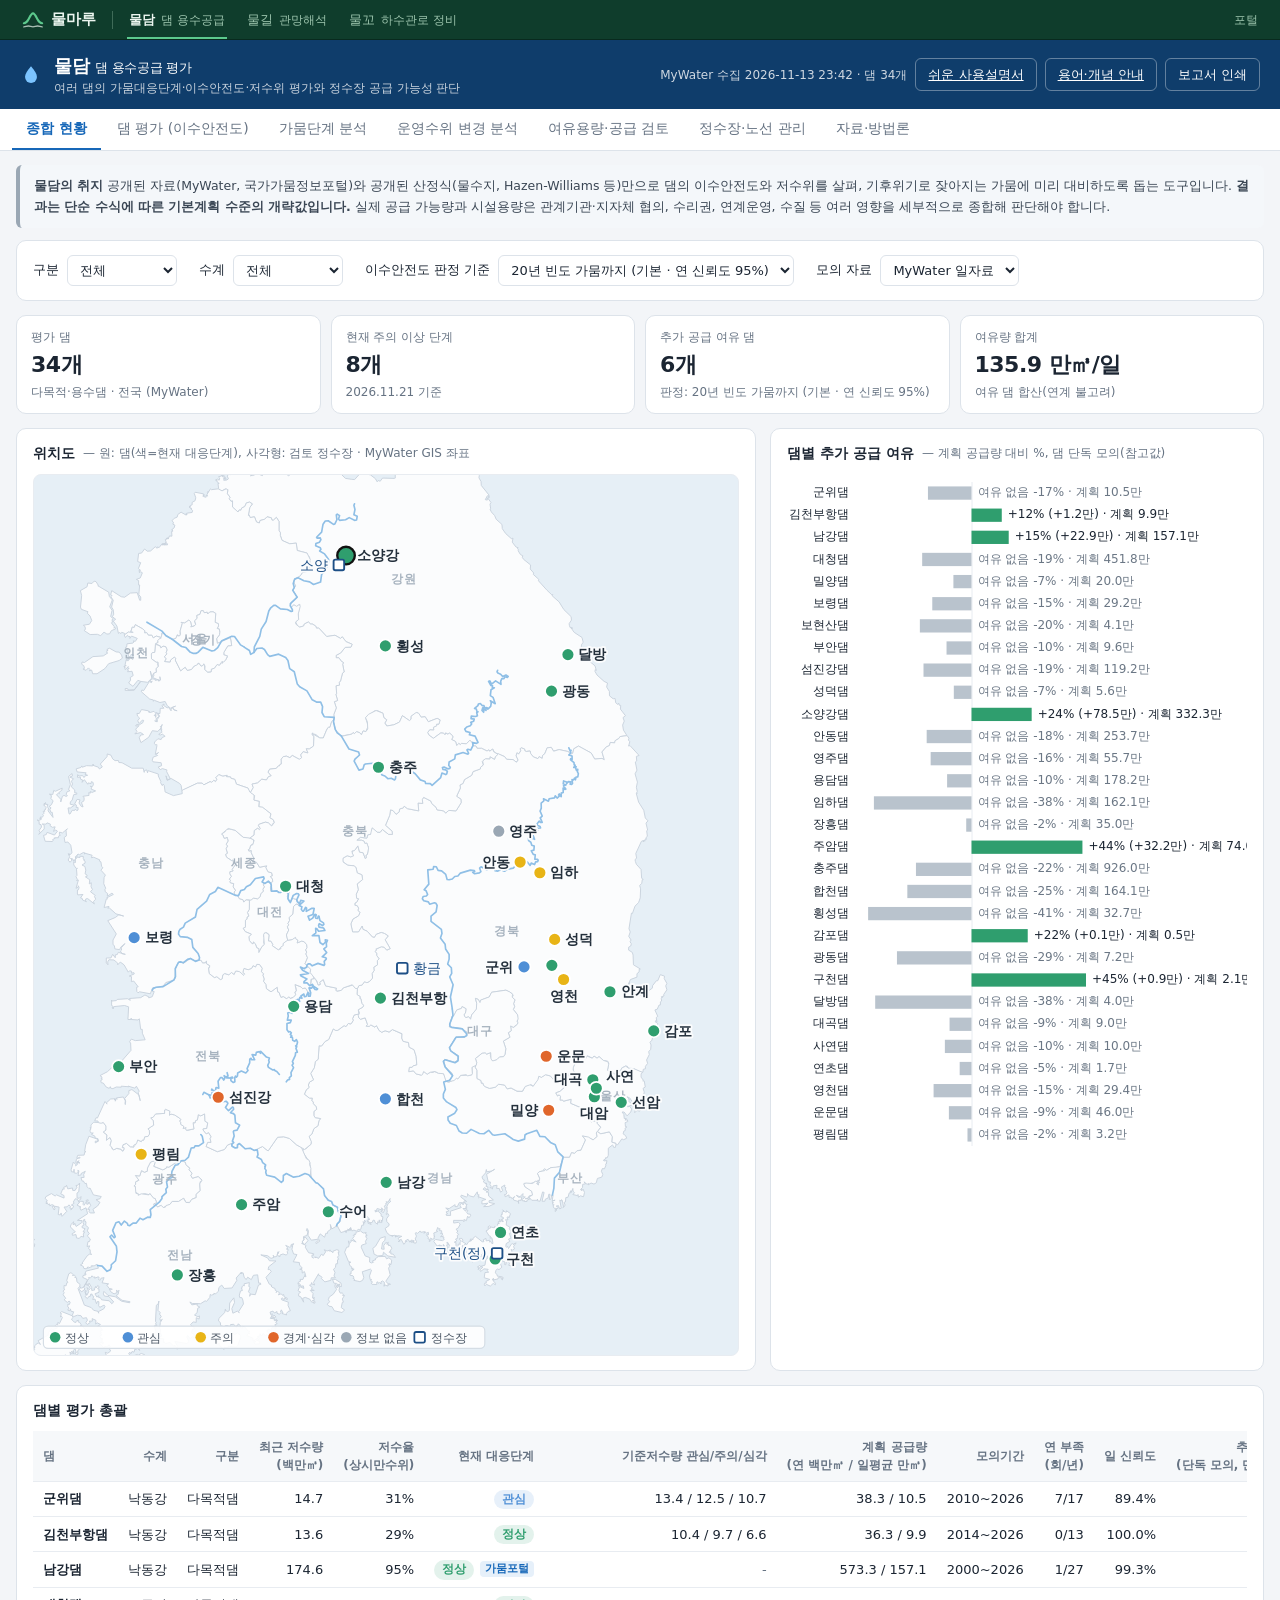
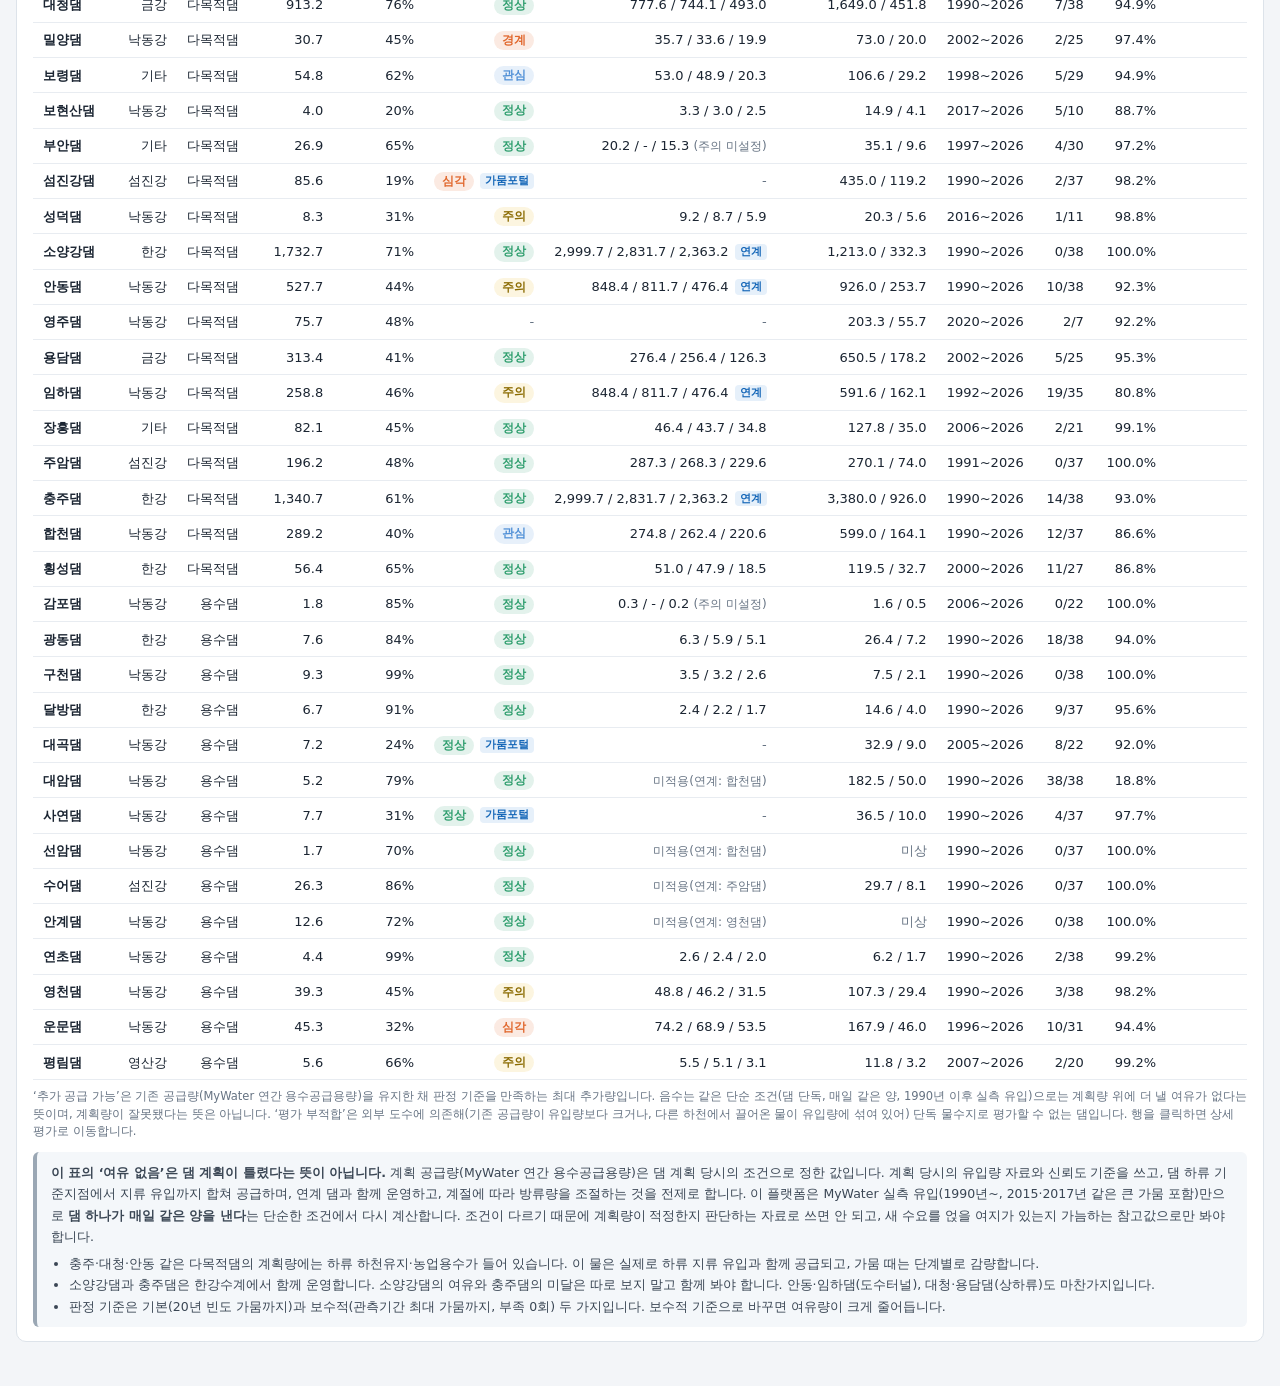
==== index.html @ 48006631 "판정 기준을 20년 빈도(기본)·관측기간 최대 가뭄(보수적) 두 가지로 정리, 댐 평가 카드 3개로 Co-Authored-By: Claude Opus 5.5 <noreply@ant" ====
<!doctype html>
<html lang="ko">
<head>
<meta charset="utf-8">
<meta name="viewport" content="width=device-width, initial-scale=1">
<title>물담 · 댐 용수공급 평가</title>
<link rel="stylesheet" href="css/style.css">
</head>
<body>
<nav class="platform-bar" aria-label="물마루 플랫폼">
  <a class="pb-brand" href="https://wonjejj-glitch.github.io/mulmaru/"><svg width="22" height="22" viewBox="0 0 24 24" aria-hidden="true"><path d="M2 15.5c2.6 0 3.9-1.7 5.3-4.5C8.8 8 10.2 4.8 12 4.8s3.2 3.2 4.7 6.2c1.4 2.8 2.7 4.5 5.3 4.5" fill="none" stroke="#5cc98d" stroke-width="2.3" stroke-linecap="round"/><path d="M2 19.5c2 0 3-1 5-1s3 1 5 1 3-1 5-1 3 1 5 1" fill="none" stroke="#ecf6f0" stroke-width="1.6" stroke-linecap="round" opacity=".7"/></svg><span>물마루</span></a>
  <span class="pb-sep" aria-hidden="true"></span>
  <ul class="pb-menu">
    <li><a href="https://wonjejj-glitch.github.io/muldam/" aria-current="page">물담<span class="pb-desc">댐 용수공급</span></a></li>
    <li><a href="https://wonjejj-glitch.github.io/mulgil/">물길<span class="pb-desc">관망해석</span></a></li>
    <li><a href="https://wonjejj-glitch.github.io/mulkko/">물꼬<span class="pb-desc">하수관로 정비</span></a></li>
  </ul>
  <a class="pb-portal" href="https://wonjejj-glitch.github.io/mulmaru/">포털</a>
</nav>
<header class="top">
  <div class="brand">
    <svg viewBox="0 0 24 24" width="22" height="22" aria-hidden="true"><path d="M12 2.5c-3.8 4.6-6.5 8.3-6.5 11.6a6.5 6.5 0 0 0 13 0c0-3.3-2.7-7-6.5-11.6z" fill="currentColor"/></svg>
    <div>
      <h1>물담 <span style="font-weight:400;font-size:.7em">댐 용수공급 평가</span></h1>
      <p id="subtitle">여러 댐의 가뭄대응단계·이수안전도·저수위 평가와 정수장 공급 가능성 판단</p>
    </div>
  </div>
  <div class="top-actions">
    <span class="datastamp" id="dataStamp"></span>
    <a class="btn ghost" href="muldam_easy_guide.pdf" target="_blank" rel="noopener" title="5쪽 PDF">쉬운 사용설명서</a> <a class="btn ghost" href="guide.html" target="_blank" rel="noopener">용어·개념 안내</a>
    <button class="btn ghost" id="btnPrint">보고서 인쇄</button>
  </div>
</header>

<nav class="tabs" id="tabs">
  <button data-tab="overview" class="on">종합 현황</button>
  <button data-tab="dam">댐 평가 (이수안전도)</button>
  <button data-tab="stage">가뭄단계 분석</button>
  <button data-tab="level">운영수위 변경 분석</button>
  <button data-tab="plant">여유용량·공급 검토</button>
  <button data-tab="registry">정수장·노선 관리</button>
  <button data-tab="data">자료·방법론</button>
</nav>

<main class="wrap"><div class="box-note purpose" style="margin:0 0 12px"><b>물담의 취지</b> 공개된 자료(MyWater, 국가가뭄정보포털)와 공개된 산정식(물수지, Hazen-Williams 등)만으로 댐의 이수안전도와 저수위를 살펴, 기후위기로 잦아지는 가뭄에 미리 대비하도록 돕는 도구입니다. <b>결과는 단순 수식에 따른 기본계획 수준의 개략값입니다.</b> 실제 공급 가능량과 시설용량은 관계기관·지자체 협의, 수리권, 연계운영, 수질 등 여러 영향을 세부적으로 종합해 판단해야 합니다.</div>
  <!-- ======== 종합 현황 ======== -->
  <section class="tab on" id="tab-overview">
    <div class="card controls">
      <label class="inline">구분 <select id="fKind"><option value="">전체</option><option>용수댐</option><option>다목적댐</option></select></label>
      <label class="inline">수계 <select id="fRiver"></select></label>
      <label class="inline">이수안전도 판정 기준 <select class="critSel"></select></label>
      <label class="inline">모의 자료 <select class="srcSel"><option value="mywater">MyWater 일자료</option></select></label>
      <span class="hint" id="ovHint"></span>
    </div>
    <div class="kpis" id="ovKpis"></div>
    <div class="row2">
      <div class="card"><h3>위치도 <span class="muted small">— 원: 댐(색=현재 대응단계), 사각형: 검토 정수장 · MyWater GIS 좌표</span></h3><div id="ovMap" class="map"></div></div>
      <div class="card"><h3>댐별 추가 공급 여유 <span class="muted small">— 계획 공급량 대비 %, 댐 단독 모의(참고값)</span></h3><div class="chartbox h340"><canvas id="cOvBars"></canvas></div></div>
    </div>
    <div class="card"><h3>댐별 평가 총괄</h3><div class="tablewrap" id="ovTable"></div>
      <div class="box-note"><b>이 표의 ‘여유 없음’은 댐 계획이 틀렸다는 뜻이 아닙니다.</b> 계획 공급량(MyWater 연간 용수공급용량)은 댐 계획 당시의 조건으로 정한 값입니다. 계획 당시의 유입량 자료와 신뢰도 기준을 쓰고, 댐 하류 기준지점에서 지류 유입까지 합쳐 공급하며, 연계 댐과 함께 운영하고, 계절에 따라 방류량을 조절하는 것을 전제로 합니다. 이 플랫폼은 MyWater 실측 유입(1990년~, 2015·2017년 같은 큰 가뭄 포함)만으로 <b>댐 하나가 매일 같은 양을 낸다</b>는 단순한 조건에서 다시 계산합니다. 조건이 다르기 때문에 계획량이 적정한지 판단하는 자료로 쓰면 안 되고, 새 수요를 얹을 여지가 있는지 가늠하는 참고값으로만 봐야 합니다.
        <ul><li>충주·대청·안동 같은 다목적댐의 계획량에는 하류 하천유지·농업용수가 들어 있습니다. 이 물은 실제로 하류 지류 유입과 함께 공급되고, 가뭄 때는 단계별로 감량합니다.</li>
        <li>소양강댐과 충주댐은 한강수계에서 함께 운영합니다. 소양강댐의 여유와 충주댐의 미달은 따로 보지 말고 함께 봐야 합니다. 안동·임하댐(도수터널), 대청·용담댐(상하류)도 마찬가지입니다.</li>
        <li>판정 기준은 기본(20년 빈도 가뭄까지)과 보수적(관측기간 최대 가뭄까지, 부족 0회) 두 가지입니다. 보수적 기준으로 바꾸면 여유량이 크게 줄어듭니다.</li></ul></div></div>
  </section>

  <!-- ======== 댐 평가 ======== -->
  <section class="tab" id="tab-dam">
    <div class="card controls">
      <label class="inline">댐 <select id="damSel"></select></label>
      <label class="inline">모의 자료 <select class="srcSel"><option value="mywater">MyWater 일자료</option></select></label>
      <label class="inline">판정 기준 <select class="critSel"></select></label>
      <label class="inline">기존 공급량 (백만㎥/년) <input type="number" id="damDemand" step="0.1"></label>
      <label class="inline">추가 공급 검토량 (㎥/일) <input type="number" id="damAdd" step="1000"></label>
      <button class="btn small" id="damRun" style="margin:0" title="입력값으로 물수지 모의를 다시 돌립니다(입력 중에도 자동으로 다시 계산됩니다)">다시 계산</button>
    </div>
    <div class="verdict" id="damVerdict"></div>
    <div class="kpis" id="damKpis"></div>
    <div class="card">
      <div class="toolbar"><h3 style="margin:0">저수량 모의 <span class="muted small">— 관측 vs 모의(기존공급, 기존+추가)</span></h3><div class="seg" id="damYearSeg"></div></div>
      <div class="chartbox h360"><canvas id="cDam"></canvas><div class="tip" id="tipDam"></div></div>
      <div class="legend"><span><i style="background:#9aa7b4"></i>관측 저수량</span><span><i style="background:#1d4f86"></i>모의(기존 공급)</span><span><i style="background:#e0662b"></i>모의(기존+추가)</span><span><i style="background:#111"></i>저수위·상시만수위</span></div>
    </div>
    <div class="row2">
      <div class="card"><h3>이수안전도 지표</h3><div class="tablewrap" id="damRel"></div></div>
      <div class="card"><h3>댐 제원 <span class="muted small" id="damSpecSrc"></span></h3><div class="tablewrap" id="damSpec"></div></div>
    </div>
    <div class="card" id="damCurveCard"><h3>수위-저수량 곡선 <span class="muted small" id="damCurveSrc"></span></h3>
      <div class="row2">
        <div><div class="chartbox h300"><canvas id="cDamCurve"></canvas></div>
          <div class="legend"><span><i style="background:#1d4f86"></i>곡선식 저수량(백만㎥)</span><span><i style="background:#e0662b"></i>관측 저수량(최근 3년)</span><span><i style="background:#111"></i>주요 수위</span></div></div>
        <div class="tablewrap" id="damCurveLv"></div>
      </div>
      <h4 style="margin:14px 0 6px">구간별 곡선식 <span class="muted small">— V(백만㎥) = f(H, EL.m)</span></h4>
      <div class="tablewrap" id="damCurveSeg"></div>
      <p class="hint" id="damCurveNote"></p>
    </div>
    <div class="card"><h3>추가 공급량별 신뢰도 <span class="muted small">— 연 부족횟수·기간신뢰도</span></h3><div class="chartbox h260"><canvas id="cDamSens"></canvas></div>
      <div class="legend"><span><i style="background:#1d4f86"></i>연단위 기간신뢰도(%)</span><span><i style="background:#e0662b"></i>일(반순) 기간신뢰도(%)</span><span><i style="background:#2f9e6e"></i>양적신뢰도(%)</span></div></div>
    <div class="card" id="damD05Card"><h3>기본계획 장기모의 검증 비교</h3><div class="tablewrap" id="damD05"></div></div>
  </section>

  <!-- ======== 가뭄단계 분석 ======== -->
  <section class="tab" id="tab-stage">
    <div class="layout">
      <aside class="side">
        <section class="card">
          <h3>대상 댐</h3>
          <select id="stDam"></select>
          <div class="kv small" id="stInfo"></div>
          <p class="hint" style="margin-top:8px">가뭄단계 모의에는 그 댐의 <b>1년치(날짜별) 기준저수량</b>이 필요합니다. 방법은 두 가지입니다. ① 가지고 있는 기준선 CSV를 [자료·방법론] 탭에서 불러오면 바로 분석됩니다. ② MyWater는 그날 값만 공개하므로 플랫폼이 매일 모으며, <b>300일 이상 쌓이면</b> 자동으로 분석됩니다. 그 전에는 현재 단계와 오늘 기준저수량만 볼 수 있습니다.</p>
          <div class="grid2">
            <label>상시만수위 (EL.m)<input type="number" step="0.1" id="nwlH"></label>
            <label>저수위 (EL.m)<input type="number" step="0.1" id="lwlH"></label>
          </div>
        </section>
        <section class="card">
          <h3>추가 공급량 <span class="badge" id="qTotal"></span></h3>
          <table class="plants" id="stPlants"></table>
          <button class="btn small" id="stAddPlant">+ 정수장 추가</button>
        </section>
        <section class="card">
          <h3>가뭄단계별 공급비율 (%)</h3>
          <div class="factors" id="factors"></div>
          <div class="preset"><button class="btn small ghost" data-preset="full">전량 공급</button><button class="btn small ghost" data-preset="cut">단계별 감량 예시</button></div>
          <p class="hint">감량 예시(주의 80·심각 50·비상 0%)는 사용자 가정값입니다.</p>
        </section>
        <section class="card">
          <h3>모의 옵션</h3>
          <label class="chk"><input type="checkbox" id="optLag"> 실적 발령·해제 시차 반영</label>
          <label class="chk"><input type="checkbox" id="optCarry"> 연도 간 공급영향 이월</label>
          <label class="inline">단기변동 제외 (일 이하)<input type="number" min="0" max="10" id="optMin"></label>
        </section>
        <section class="card">
          <h3>판정 기준</h3>
          <label class="inline">주의이상 증가 ‘가능’ 한계 (일/년)<input type="number" id="cWarnOk"></label>
          <label class="inline">주의이상 증가 ‘곤란’ 기준 (일/년)<input type="number" id="cWarnBad"></label>
          <label class="inline">비상공급 증가 허용 (일/년)<input type="number" id="cEm"></label>
          <label class="inline">정상공급일수 최소 비율 (%)<input type="number" id="cRel"></label>
        </section>
      </aside>
      <div class="main">
        <div class="verdict" id="verdict"></div>
        <div class="kpis" id="kpis"></div>
        <div class="row2">
          <div class="card"><h3>공급량 민감도 <span class="muted small">— 추가 공급량별 연평균 가뭄일수</span></h3>
            <div class="chartbox h260"><canvas id="cSens"></canvas></div>
            <div class="legend"><span><i style="background:#4f8fd6"></i>관심 이상</span><span><i style="background:#e0662b"></i>주의 이상</span><span><i style="background:#8e2f6b"></i>비상공급</span><span><i class="zone ok"></i>가능</span><span><i class="zone mid"></i>조건부</span></div></div>
          <div class="card"><h3>최대 공급가능량</h3><div id="maxQ"></div></div>
        </div>
        <div class="card">
          <div class="toolbar"><div><div class="seg" id="yearSeg"></div> <div class="seg" id="modeSeg"></div></div><div class="toggles" id="seriesToggles"></div></div>
          <div class="chartbox h420"><canvas id="cTS"></canvas><div class="tip" id="tipTS"></div></div>
          <div class="legend" id="stageLegend"></div>
        </div>
        <div class="card"><h3>연도별 가뭄단계 일수 <span class="muted small">— 연한 막대: 현재기준, 진한 막대: 공급 시</span></h3><div class="chartbox h260"><canvas id="cYears"></canvas></div></div>
        <div class="card"><h3>연도별 집계</h3><div class="tablewrap" id="yearTable"></div></div>
        <div class="row2">
          <div class="card"><h3>가뭄단계 지표</h3><div class="tablewrap" id="safetyTable"></div></div>
          <div class="card"><h3>저수위·저수량</h3><div class="tablewrap" id="levelTable"></div></div>
        </div>
        <div class="card"><h3>가뭄 발생 구간 (공급 시)</h3><div class="tablewrap" id="epTable"></div></div>
      </div>
    </div>
  </section>

  <!-- ======== 정수장 공급 검토 ======== -->
  <section class="tab" id="tab-plant">
    <div class="card controls">
      <label class="inline">판정 기준 <select class="critSel"></select></label>
      <label class="inline">수계 <select id="spRiver"></select></label>
      <label class="inline">구분 <select id="spKind"><option value="">전체</option><option>다목적댐</option><option>용수댐</option></select></label>
      <label class="inline">가까운 정수장 반경 (km) <input type="number" id="spR" step="5"></label>
    </div>
    <div class="verdict" id="spVerdict"></div>
    <div class="card"><h3>댐별 여유용량 <span class="muted small">— 기존 공급을 유지하고 더 낼 수 있는 양</span></h3><div class="tablewrap" id="spTable"></div><p class="hint" id="spHint"></p></div>
    <details class="card plcheck" id="plCheck"><summary><b>특정 정수장에 공급 검토</b> <span class="muted small">— 정수장 하나를 골라 후보 댐·노선·사업비 비교</span></summary>
    <div class="card controls">
      <label class="inline">정수장 <select id="plSel"></select></label>
      <label class="inline">전국 정수장 검색 <input id="plSearch" list="plList" placeholder="이름 입력 (610곳)" autocomplete="off"><datalist id="plList"></datalist></label>
      <button class="btn small ghost" id="plAddReg" style="margin:0">검토 목록에 추가</button>
      <label class="inline">공급 요청량 (㎥/일) <input type="number" id="plQ" step="1000"></label>
      <label class="inline">검토 반경 (km) <input type="number" id="plR" step="10"></label>
      <label class="inline">판정 기준 <select class="critSel"></select></label>
      <label class="inline">단가 기준 <select id="plYear"><option value="2026">2026년 1월 단가</option></select></label>
    </div>
    <div class="verdict" id="plVerdict"></div>
    <div class="row2">
      <div class="card"><h3>후보 수원(댐) 비교</h3><div class="tablewrap" id="plTable"></div><p class="hint" id="plHint"></p></div>
      <div class="card"><h3>위치도</h3><div id="plMap" class="map"></div></div>
    </div>
    <div class="card" id="plDetailCard"><h3 id="plDetailTitle">상세</h3><div id="plDetail"></div></div>
    <div class="card" id="rtCard">
      <h3>노선 수리종단 검토 <span class="muted small" id="rtSub"></span></h3>
      <div class="controls" id="rtCtl">
        <label class="inline">노선 <select id="rtSel"></select></label>
        <label class="inline">관경 <select id="rtD"><option value="route">노선 지정값</option><option>700</option><option>800</option><option>900</option><option>1000</option><option>1100</option><option>1200</option></select></label>
        <label class="inline">취수 수위 (EL.m) <input type="number" id="rtLwl" step="0.1"></label>
        <label class="inline">정수장 HWL (EL.m) <input type="number" id="rtHwl" step="0.1"></label>
        <label class="inline">최소 잔류수두 (m) <input type="number" id="rtPmin" step="0.5"></label>
        <label class="inline">관로 최대 수두 (m) <input type="number" id="rtPmax" step="5"></label>
        <label class="inline">가압장 양정 상한 (m) <input type="number" id="rtHmax" step="5"></label>
      </div>
      <div class="kpis" id="rtKpis" style="margin-top:12px"></div>
      <div class="chartbox h360"><canvas id="cRt"></canvas></div>
      <div class="legend"><span><i style="background:#1d4f86"></i>동수경사선(HGL)</span><span><i style="background:#7a6650"></i>지반고(DEM)·관저고(점선)</span><span><i style="background:#1d4f86"></i>P: 가압장</span><span><i style="background:#2f9e6e"></i>V: 감압밸브</span><span><i style="background:#8e2f6b"></i>정수장 HWL</span><span><i style="background:#c9d1da"></i>터널</span></div>
      <div class="row2" style="margin-top:12px">
        <div><h4>노선 비교 <span class="muted small">— 같은 유량·수위 조건으로 다시 계산</span></h4><div class="tablewrap" id="rtCmp"></div>
          <h4>시설 배치</h4><div class="tablewrap" id="rtFac"></div></div>
        <div><h4>노선도</h4><div id="rtMap" class="map"></div>
          <h4>보호구역 저촉</h4><div class="tablewrap" id="rtCross"></div></div>
      </div>
      <p class="hint" id="rtNote"></p>
    </div>
    </details>
  </section>

  <!-- ======== 정수장·노선 관리 ======== -->
  <section class="tab" id="tab-registry">
    <div class="card">
      <h3>정수장 목록 <span class="muted small">— 수정 내용은 이 브라우저에 저장됩니다</span></h3>
      <div class="tablewrap" id="regPlants"></div>
      <p class="hint">시설용량을 비워 두면 MyWater GIS의 정수장 시설용량(흐린 글씨)을 씁니다. 지자체 공식 자료와 다르면 직접 입력하세요.</p>
      <div class="preset"><button class="btn small" id="regAddPlant">+ 정수장 추가</button><button class="btn small ghost" id="regExport">설정 내보내기(JSON)</button><label class="btn small ghost filebtn">설정 가져오기<input type="file" id="regImport" accept=".json"></label><button class="btn small ghost" id="regReset">기본값 복원</button></div>
    </div>
    <div class="card">
      <h3>노선 조건 (댐 → 정수장) <span class="muted small">— 입력하지 않은 쌍은 직선거리×우회계수, 지형 최고점 미반영</span></h3>
      <div class="tablewrap" id="regRoutes"></div>
      <div class="preset"><button class="btn small" id="regAddRoute">+ 노선 추가</button></div>
    </div>
    <div class="card">
      <h3>댐 좌표 <span class="muted small">— 개략값, 확인 후 수정</span></h3>
      <div class="tablewrap" id="regDams"></div>
    </div>
    <div class="card">
      <h3>사업비 산정 변수</h3>
      <div class="tablewrap" id="regCost"></div>
    </div>
  </section>

  <!-- ======== 운영수위 변경 분석 ======== -->
  <section class="tab" id="tab-level">
    <div class="card controls">
      <label class="inline">댐 <select id="lvDam"></select></label>
      <label class="inline">기준 운영수위 (EL.m) <input type="number" step="0.1" id="lvH0"></label>
      <label class="inline">변경 운영수위 (EL.m) <input type="number" step="0.1" id="lvH1"></label>
      <label class="inline">저수위 (EL.m) <input type="number" step="0.1" id="lvL"></label>
      <label class="inline">분석기간 <input type="number" id="lvY0" style="min-width:70px"> ~ <input type="number" id="lvY1" style="min-width:70px"></label>
      <label class="inline">공급 안정성 기준 <select id="lvCrit"></select></label>
      <label class="inline">일최대/일평균 배수 <input type="number" step="0.01" id="lvPeak" style="min-width:70px"></label>
    </div>
    <div class="verdict" id="lvVerdict"></div>
    <div class="kpis" id="lvKpis"></div>
    <div class="row2">
      <div class="card"><h3>운영수위별 공급능력 <span class="muted small">— 기준을 만족하는 최대 일평균 공급량</span></h3>
        <div class="chartbox h300"><canvas id="cLvCap"></canvas></div>
        <div class="legend"><span><i style="background:#1d4f86"></i>공급능력(만㎥/일)</span></div></div>
      <div class="card"><h3>왜 부족해지나</h3><div id="lvWhy" class="small"></div></div>
    </div>
    <div class="card">
      <div class="toolbar"><h3 style="margin:0">기준 공급능력만큼 계속 공급할 때 저수량 <span class="muted small">— 기준 운영수위 vs 변경 운영수위</span></h3><div class="seg-wrap"><span class="muted small" title="변경 운영수위에서 기준 공급능력을 계속 공급할 때 부족량(백만㎥)이 가장 컸던 다섯 해를 자동으로 고릅니다. 해마다 값은 아래 연도별 부족량 표에 있습니다.">부족이 컸던 해</span><div class="seg" id="lvYearSeg"></div></div></div>
      <div class="chartbox h360"><canvas id="cLvTS"></canvas><div class="tip" id="tipLv"></div></div>
      <div class="legend"><span><i style="background:#1d4f86"></i>기준 운영수위</span><span><i style="background:#e0662b"></i>변경 운영수위</span><span><i style="background:#111"></i>저수위·운영수위 저수량</span></div>
    </div>
    <div class="row2">
      <div class="card"><h3>연도별 부족량 <span class="muted small">— 변경 운영수위에서 기준 공급능력을 계속 공급할 때</span></h3><div class="tablewrap" id="lvYears"></div></div>
      <div class="card"><h3>기존 검토 결과와 비교</h3><div class="tablewrap" id="lvRef"></div></div>
    </div>
    <div class="card" id="lvSysCard" style="display:none"><h3>연계 계통 비교 <span class="muted small">— 상류·연결 댐과 함께 볼 때 운영수위 변경의 영향</span></h3><div id="lvSys"></div></div>
  </section>

  <!-- ======== 자료·방법론 ======== -->
  <section class="tab" id="tab-data">
    <div class="row2">
      <div class="card"><h3>자료 현황</h3><div id="srcInfo" class="small"></div></div>
      <div class="card">
        <h3>자료 갱신 (MyWater)</h3>
        <p class="small">명령 프롬프트에서 플랫폼 폴더로 이동 후 실행합니다. 처음엔 약 10분, 이후엔 올해·작년 자료만 다시 받습니다.</p>
        <pre class="code">자료수집_전체.bat 더블클릭
  = python tools/collect_mywater.py   (댐 일자료·제원·기준저수량)
  + python tools/collect_curves.py    (수위-저수용량 곡선식)
  + python tools/collect_gis.py       (댐·정수장 위치, 시설용량)</pre>
        <h3 class="mt">가뭄단계 기준선 불러오기 (CSV)</h3>
        <label>대상 댐<select id="upDam"></select></label>
        <label>기준선 CSV <input type="file" id="upBase" accept=".csv,.txt"></label>
        <button class="btn small" id="upGo">불러오기</button> <button class="btn small ghost" id="tplBase">양식 받기</button>
        <p class="hint" id="upMsg">형식: <code>월일,관심,주의,심각,가동기준,정상환원</code> (저수량 백만㎥, 1.1~12.31). 용수공급 조정기준의 댐별 기준저수량을 넣으면 MyWater 일자료로 가뭄단계 분석이 가능합니다.</p>
      </div>
    </div>
    <div class="card"><h3>엔진 검증</h3><div class="tablewrap" id="valTable"></div></div>
    <div class="card method">
      <h3>평가 방법 <a class="btn small ghost" style="margin:0" href="guide.html" target="_blank" rel="noopener">용어·개념 안내 열기</a></h3>
      <ol>
        <li><b>이수안전도(물수지 모의)</b> : S(t+1)=S(t)+(유입−공급)·Δt. 상한은 상시만수위(다목적댐 홍수기 6.21~9.20은 홍수기제한수위) 저수량으로 두고 초과분은 무효방류로 봅니다. 하한은 저수위 저수량이며, 이보다 낮아지면 그만큼 부족으로 계산합니다. 증발은 반영하지 않습니다(기본계획 장기모의와 동일). 지표는 기간신뢰도(일·순·월·수문년), 양적신뢰도, 회복도, 최대 부족기간, 취약도입니다.</li>
        <li><b>추가 공급 가능량</b> : 판정 기준(기본: 기본계획 장기모의와 같은 ‘분석기간 중 부족 발생 0회’)을 만족하는 최대 추가 공급량을 이분 탐색으로 구합니다. 음수이면 기존 계획량도 기준을 충족하지 못한다는 뜻입니다.</li>
        <li><b>자료</b> : MyWater 일자료(유입량·저수량·수위)를 쓰고, 기존 공급량은 MyWater 제원의 연간 용수공급용량을 균등 배분해 적용합니다. 저수위·운영수위의 저수량은 MyWater 공식 수위-저수용량 곡선식(최신 적용일자)으로 환산합니다. 곡선식이 없으면 관측 수위·저수량 쌍으로 만든 곡선을 씁니다. 장기모의 반순자료(1977~2018)는 6개 댐에서 선택할 수 있습니다.</li>
        <li><b>가뭄단계</b> : 「용수댐의 대응 단계별 용수공급 조정기준」의 일별 기준저수량을 씁니다. 모의 저수량 S′=S−ΣQ와 기준을 비교해 단계에 진입하고, 정상환원 기준을 넘으면 해제합니다. 추가 공급으로 줄어든 저수량(ΣQ)은 기본값에서 해마다 1월 1일에 0으로 되돌립니다(매년 장마철에 다시 찬다고 가정). '연도 간 공급영향 이월'을 켜면 해를 넘겨 누적하되, 실제 저수량이 상시만수위 저수량의 95%를 넘는 날(월류에 가까운 때)에 0으로 되돌립니다. 앞의 것은 영향의 하한, 뒤의 것은 상한에 가깝습니다. 다른 댐은 기준선 CSV를 불러오면 분석할 수 있습니다.</li>
        <li><b>운영수위 변경</b> : 운영 상한 수위를 낮췄을 때, 같은 판정 기준에서 공급능력이 얼마나 줄어드는지 두 번의 물수지 모의로 비교합니다. 일최대 부족량은 일평균 부족량에 첨두 배수(부하율의 역수)를 곱해 구합니다.</li>
        <li><b>정수장 공급</b> : 후보 댐별로 다음을 함께 비교합니다. ① 수량: 추가 공급 가능량과 요청량, ② 가뭄단계 영향(기준선이 있는 댐만), ③ 개략 수리: 관경(유속 1.5m/s 이하), 양정(Hazen-Williams C=110), ④ 개략 사업비: 2026년 단가, 예타 방식의 부대경비 10.4%와 예비비 10%, ⑤ 원/㎥: 사업비 연등가(4.5%, 30년)에 전력비를 더한 값입니다.</li>
        <li><b>노선 수리종단</b> : CAD 노선이나 자동 탐색 노선(60m 격자 최소비용 경로, OSM 도로·보호구역 규칙 반영)을 20~60m 간격으로 나눠 DEM 지반고를 읽고, 동수경사선을 그려 가압장·감압밸브를 자동 배치합니다. 노선이 있는 쌍은 후보 순위표도 이 결과를 씁니다.</li>
      </ol>
      <p class="hint">한계 : 수리종단 노선이 없는 쌍은 노선 연장을 직선거리×우회계수로 정하고 지형 최고점은 입력할 때만 반영하므로, 산악 통과 노선의 양정과 사업비가 과소 산정될 수 있습니다. 수리종단 지반고는 표면고(DSM)라 ±5~10m 개략값이고, 공개판에는 보호구역 자료가 없어 저촉은 따로 확인해야 합니다. 하류 하천의 수리권, 다른 댐의 연계운영, 수질과 인허가는 별도 검토가 필요합니다.</p>
    </div>
  </section>
</main>

<div id="printReport" class="print-only"></div>

<script src="data/data.js"></script>
<script src="data/d05.js"></script>
<script src="data/mywater.js" onerror="window.MYWATER=null"></script>
<script src="data/gis.js" onerror="window.GIS=null"></script>
<script src="data/curves.js" onerror="window.HVCURVES=null"></script>
<script src="data/routes.js" onerror="window.ROUTES=[]"></script>
<script src="data/constraints.js" onerror="window.CONSTRAINTS=[]"></script>

<script src="data/registry.js"></script>
<script src="js/engine.js"></script>
<script src="js/wb.js"></script>
<script src="js/cost.js"></script>
<script src="js/hydro.js"></script>
<script src="js/charts.js"></script>
<script src="js/app.js"></script>
</body>
</html>
---- css/style.css ----
:root {
  --font: "Pretendard", "Malgun Gothic", "Apple SD Gothic Neo", system-ui, sans-serif;
  --bg: #f3f5f8;
  --panel: #ffffff;
  --ink: #1b2532;
  --muted: #667383;
  --line: #dde3ea;
  --grid: #e8ecf1;
  --accent: #1667b8;
  --accent-soft: #e6f0fa;
  --ok: #2f9e6e;  --ok-soft: #e4f5ec;
  --mid: #c98a07; --mid-soft: #fdf3dc;
  --bad: #c9472b; --bad-soft: #fbe8e3;
}
* { box-sizing: border-box; }
html, body { margin: 0; }
body { background: var(--bg); color: var(--ink); font: 14px/1.5 var(--font); }
h1, h3 { margin: 0; }
h3 { font-size: 14px; font-weight: 700; margin-bottom: 10px; display: flex; align-items: center; gap: 8px; flex-wrap: wrap; }
h3.mt { margin-top: 18px; }
.muted { color: var(--muted); font-weight: 400; }
.small { font-size: 12px; }
code { background: var(--grid); padding: 1px 4px; border-radius: 3px; font-size: 12px; }

/* header */
.top { display: flex; justify-content: space-between; align-items: center; gap: 16px; padding: 12px 20px; background: #0f3d6b; color: #fff; }
.brand { display: flex; gap: 12px; align-items: center; }
.brand svg { color: #7cc4ff; flex: none; }
.brand h1 { font-size: 18px; letter-spacing: -0.3px; }
.brand p { margin: 0; font-size: 12px; opacity: .78; }
.top .btn.ghost { color: #fff; border-color: rgba(255,255,255,.35); background: transparent; }
.top .btn.ghost:hover { background: rgba(255,255,255,.1); }
.top-actions { display: flex; gap: 8px; }

/* layout */
.wrap { padding: 14px 16px 30px; }
.layout { display: grid; grid-template-columns: 320px minmax(0, 1fr); gap: 16px; align-items: start; }
.side { position: sticky; top: 12px; max-height: calc(100vh - 24px); overflow-y: auto; display: flex; flex-direction: column; gap: 12px; padding-right: 2px; }
.main { min-width: 0; }
.card { background: var(--panel); border: 1px solid var(--line); border-radius: 10px; padding: 14px 16px; margin-bottom: 14px; }
.side .card { margin: 0; }

/* form */
label { display: block; font-size: 12px; color: var(--muted); margin-top: 8px; }
input[type=number], input[type=text], input:not([type]), select {
  width: 100%; margin-top: 3px; padding: 6px 8px; border: 1px solid var(--line); border-radius: 6px; font: inherit; color: var(--ink); background: #fff;
}
input:focus, select:focus { outline: 2px solid var(--accent-soft); border-color: var(--accent); }
label.inline { display: flex; justify-content: space-between; align-items: center; gap: 10px; }
label.inline input { width: 84px; margin: 0; text-align: right; }
label.chk { display: flex; align-items: center; gap: 6px; color: var(--ink); font-size: 13px; }
.grid2 { display: grid; grid-template-columns: 1fr 1fr; gap: 8px; }
.hint { color: var(--muted); font-size: 11.5px; margin: 8px 0 0; }
.btn { border: 1px solid var(--accent); background: var(--accent); color: #fff; border-radius: 6px; padding: 6px 12px; font: inherit; font-size: 13px; cursor: pointer; }
.btn:hover { filter: brightness(1.08); }
.btn.ghost { background: #fff; color: var(--accent); }
.btn.small { padding: 4px 9px; font-size: 12px; margin-top: 8px; }
.preset { display: flex; gap: 6px; flex-wrap: wrap; }
.badge { background: var(--accent-soft); color: var(--accent); border-radius: 20px; padding: 1px 9px; font-size: 12px; font-weight: 600; }
.kv { margin-top: 8px; color: var(--muted); }

.plants { width: 100%; border-collapse: collapse; }
.plants td { padding: 3px 2px; vertical-align: middle; }
.plants input[type=text] { margin: 0; padding: 4px 6px; }
.plants input[type=number] { margin: 0; padding: 4px 6px; width: 92px; text-align: right; }
.plants .x { border: 0; background: none; color: var(--muted); cursor: pointer; font-size: 16px; padding: 0 4px; }
.plants .x:hover { color: var(--bad); }
.factors { display: grid; grid-template-columns: repeat(5, 1fr); gap: 6px; }
.factors label { margin: 0; text-align: center; }
.factors input { text-align: center; padding: 5px 2px; }
.factors i { display: block; height: 4px; border-radius: 2px; margin-bottom: 4px; }

/* tabs */
.tabs { display: flex; gap: 2px; border-bottom: 1px solid var(--line); overflow-x: auto; background: var(--panel); padding: 0 12px; position: sticky; top: 0; z-index: 10; }
.tabs button { border: 0; background: none; padding: 9px 14px; font: inherit; color: var(--muted); cursor: pointer; border-bottom: 2px solid transparent; white-space: nowrap; }
.tabs button.on { color: var(--accent); border-bottom-color: var(--accent); font-weight: 700; }
.tab { display: none; }
.tab.on { display: block; }

/* verdict */
.verdict { border-radius: 12px; padding: 18px 20px; margin-bottom: 14px; display: grid; grid-template-columns: auto 1fr; gap: 6px 22px; align-items: center; border: 1px solid; }
.verdict.l0 { background: var(--ok-soft); border-color: #b7e2cb; }
.verdict.l1 { background: var(--mid-soft); border-color: #f0d897; }
.verdict.l2 { background: var(--bad-soft); border-color: #f1c3b6; }
.verdict .stamp { grid-row: span 2; font-size: 24px; font-weight: 800; padding: 10px 18px; border-radius: 10px; background: #fff; letter-spacing: -0.5px; }
.verdict.l0 .stamp { color: var(--ok); } .verdict.l1 .stamp { color: var(--mid); } .verdict.l2 .stamp { color: var(--bad); }
.verdict .title { font-size: 16px; font-weight: 700; }
.verdict ul { margin: 0; padding-left: 18px; font-size: 13px; }

.kpis { display: grid; grid-template-columns: repeat(auto-fit, minmax(150px, 1fr)); gap: 10px; margin-bottom: 14px; }
.kpi { background: var(--panel); border: 1px solid var(--line); border-radius: 10px; padding: 12px 14px; }
.kpi .k { font-size: 12px; color: var(--muted); }
.kpi .v { font-size: 22px; font-weight: 800; margin-top: 2px; letter-spacing: -0.5px; }
.kpi .v small { font-size: 13px; font-weight: 500; color: var(--muted); }
.kpi .d { font-size: 12px; margin-top: 2px; }
.up { color: var(--bad); } .down { color: var(--ok); } .flat { color: var(--muted); }

.row2 { display: grid; grid-template-columns: minmax(0, 1.5fr) minmax(0, 1fr); gap: 14px; }
.row2 > .card { margin-bottom: 14px; }

/* charts */
.chartbox { position: relative; width: 100%; }
.chartbox canvas { width: 100%; height: 100%; display: block; }
.h260 { height: 260px; } .h340 { height: 340px; } .h360 { height: 360px; } .h420 { height: 440px; }
.tip { position: absolute; display: none; pointer-events: none; background: rgba(20, 30, 42, .93); color: #fff; font-size: 12px; padding: 8px 10px; border-radius: 6px; white-space: nowrap; z-index: 5; }
.tip div { display: flex; align-items: center; gap: 6px; }
.tip i, .legend i { display: inline-block; width: 10px; height: 10px; border-radius: 2px; }
.legend { display: flex; flex-wrap: wrap; gap: 6px 14px; font-size: 12px; color: var(--muted); margin-top: 8px; }
.legend span { display: inline-flex; align-items: center; gap: 5px; }
.legend i.zone.ok { background: rgba(47,158,110,.18); } .legend i.zone.mid { background: rgba(201,138,7,.16); }
.toolbar { display: flex; justify-content: space-between; gap: 10px; flex-wrap: wrap; margin-bottom: 10px; }
.seg-wrap { display: inline-flex; align-items: center; gap: 8px; flex-wrap: wrap; }
.seg { display: inline-flex; border: 1px solid var(--line); border-radius: 7px; overflow: hidden; }
.seg button { border: 0; background: #fff; padding: 5px 11px; font: inherit; font-size: 12px; cursor: pointer; color: var(--muted); border-right: 1px solid var(--line); }
.seg button:last-child { border-right: 0; }
.seg button.on { background: var(--accent); color: #fff; }
.toggles { display: flex; flex-wrap: wrap; gap: 4px 12px; font-size: 12px; }
.toggles label { margin: 0; display: inline-flex; gap: 5px; align-items: center; color: var(--ink); cursor: pointer; }
.toggles i { width: 14px; height: 3px; display: inline-block; }

/* tables */
.tablewrap { overflow-x: auto; }
table.t { width: 100%; border-collapse: collapse; font-size: 13px; font-variant-numeric: tabular-nums; }
table.t th, table.t td { padding: 7px 10px; border-bottom: 1px solid var(--grid); text-align: right; white-space: nowrap; }
table.t th { background: #f6f8fa; color: var(--muted); font-weight: 600; font-size: 12px; }
table.t td:first-child, table.t th:first-child { text-align: left; }
table.t td.l { text-align: left; white-space: normal; }
table.t tr.sum td { font-weight: 700; background: #f9fafb; }
.pill { display: inline-block; padding: 1px 8px; border-radius: 10px; font-size: 11.5px; font-weight: 600; }
.pill.l0 { background: var(--ok-soft); color: var(--ok); }
.pill.l1 { background: var(--mid-soft); color: var(--mid); }
.pill.l2 { background: var(--bad-soft); color: var(--bad); }
.st { display: inline-block; width: 9px; height: 9px; border-radius: 2px; margin-right: 4px; vertical-align: -1px; }

.maxq { display: grid; grid-template-columns: 1fr 1fr; gap: 10px; }
.maxq div { border: 1px solid var(--line); border-radius: 8px; padding: 10px 12px; }
.maxq b { display: block; font-size: 22px; letter-spacing: -0.5px; }
.method ol { padding-left: 20px; margin: 0; }
.method li { margin-bottom: 6px; }
.print-only { display: none; }

@media (max-width: 1100px) {
  .layout { grid-template-columns: 1fr; }
  .controls { flex-direction: column; align-items: stretch; }
  .side { position: static; max-height: none; }
  .row2 { grid-template-columns: 1fr; }
}
@media (max-width: 600px) {
  .layout { padding: 10px; }
  .top { flex-direction: column; align-items: flex-start; }
  .verdict { grid-template-columns: 1fr; }
  .verdict .stamp { grid-row: auto; justify-self: start; }
}

@media print {
  body { background: #fff; }
  .top, .tabs, .wrap { display: none; }
  .print-only { display: block; padding: 0 6mm; }
  .print-only h1 { font-size: 18px; margin-bottom: 4px; }
  .print-only h2 { font-size: 14px; margin: 14px 0 6px; border-bottom: 1px solid #999; padding-bottom: 2px; }
  .print-only table.t th, .print-only table.t td { padding: 3px 6px; font-size: 11px; }
  .print-only img { width: 100%; }
}

/* v2 */
.datastamp { font-size: 12px; opacity: .8; align-self: center; }
.controls { display: flex; flex-wrap: wrap; gap: 8px 22px; align-items: center; }
.controls label.inline { margin: 0; gap: 8px; color: var(--ink); font-size: 13px; }
.controls label.inline select, .controls label.inline input { width: auto; min-width: 110px; margin: 0; }
.controls .hint { margin: 0; }
h4 { margin: 12px 0 6px; font-size: 13px; }
.tag { display: inline-block; font-size: 10.5px; padding: 0 5px; border-radius: 4px; background: var(--accent-soft); color: var(--accent); margin-left: 2px; vertical-align: 1px; font-weight: 600; }
.pill.lx { background: #eef0f3; color: var(--muted); }
table.t tr.click { cursor: pointer; }
table.t tr.click:hover td { background: #f4f8fc; }
table.t tr.sel td { background: var(--accent-soft); }
table.edit input, table.edit select { margin: 0; padding: 4px 6px; min-width: 70px; font-size: 12.5px; }
table.edit td { padding: 4px 4px; }
.filebtn { position: relative; overflow: hidden; display: inline-block; }
.filebtn input { position: absolute; inset: 0; opacity: 0; cursor: pointer; }
pre.code { background: #0f2238; color: #d7e7f7; padding: 10px 12px; border-radius: 6px; font-size: 12.5px; overflow-x: auto; }
.map svg { width: 100%; height: auto; display: block; background: #f7fafc; border-radius: 8px; border: 1px solid var(--grid); }
.map .grat { stroke: #e3e9ef; stroke-width: 1; }
.map .gl { font-size: 9px; fill: #9aa7b4; }
.map .ml { font-size: 11px; fill: var(--ink); paint-order: stroke; stroke: #f7fafc; stroke-width: 3px; }
.map .ml.pl { fill: #1d4f86; font-weight: 600; }
.map .mdam, .map .mplant { cursor: pointer; }
.map .link { stroke-width: 1.6; stroke-dasharray: 5 3; }
.map .link.l0 { stroke: #2f9e6e; } .map .link.l1 { stroke: #c98a07; } .map .link.l2 { stroke: #c9472b; opacity: .45; }
.verdict:not(.l0):not(.l1):not(.l2) { background: var(--panel); border-color: var(--line); }

/* 위치도 v3 */
.map svg { background: #e6eff6; }
.map .sea { fill: #e6eff6; }
.map .land { fill: #fbfcfd; stroke: #c9d3dd; stroke-width: .8; stroke-linejoin: round; }
.map .river { fill: none; stroke: #8fbfe6; stroke-width: 1.4; stroke-linejoin: round; stroke-linecap: round; }
.map .sido { font-size: 10.5px; fill: #a7b3bf; text-anchor: middle; font-weight: 600; letter-spacing: 1px; pointer-events: none; }
.map .ml { font-size: 11.5px; font-weight: 600; fill: #24303c; paint-order: stroke; stroke: #fbfcfd; stroke-width: 3.2px; stroke-linejoin: round; pointer-events: none; }
.map .ml.pl { fill: #1d4f86; font-weight: 500; }
.map .mlegend > rect:first-child { fill: rgba(255,255,255,.9); stroke: #d5dde5; }
.map .mlegend text { font-size: 10px; fill: #4a5664; }
.map .mdam:hover circle { stroke: #111; }

/* 운영수위 변경 분석 */
.h300 { height: 300px; }
ol.why { padding-left: 18px; margin: 0; }
ol.why li { margin-bottom: 8px; line-height: 1.6; }
table.t tr.hl td { background: #fdf3ef; }

.mono { font-family: Consolas, 'D2Coding', monospace; font-size: 12px; white-space: nowrap; text-align: left !important; }

.box-note { background: #f4f7fa; border-left: 4px solid #9aa7b4; border-radius: 6px; padding: 10px 14px; margin: 12px 0 0; font-size: 12.5px; line-height: 1.7; color: #3a4654; }
.box-note ul { margin: 6px 0 0; padding-left: 18px; }

/* 여유용량·공급 검토 */
details.plcheck > summary { cursor: pointer; padding: 2px 0; list-style-position: inside; }
details.plcheck[open] > summary { margin-bottom: 12px; }
details.plcheck > .card, details.plcheck .row2 > .card { box-shadow: none; }
table.t tr.dim td { color: var(--muted); }
.plink { color: var(--accent); cursor: pointer; text-decoration: underline; text-underline-offset: 2px; }

/* 물마루 공통 상단바 (공개판 물담에서 tools/build_public.js가 넣음) */
.platform-bar { display: flex; align-items: center; gap: 14px; height: 40px; box-sizing: border-box; padding: 0 20px; background: #0f3d2c; border-bottom: 1px solid #082a1e; color: #ecf6f0; font-family: "Pretendard", "Malgun Gothic", "Apple SD Gothic Neo", system-ui, sans-serif; line-height: 1; white-space: nowrap; overflow: hidden; }
.platform-bar a { color: inherit; text-decoration: none; }
.platform-bar a:focus-visible { outline: 2px solid #5cc98d; outline-offset: -2px; border-radius: 3px; }
.platform-bar .pb-brand { display: flex; align-items: center; gap: 7px; height: 100%; padding: 0 2px; font-size: 15px; font-weight: 800; color: #ecf6f0; flex: none; }
.platform-bar .pb-brand svg { display: block; flex: none; }
.platform-bar .pb-sep { width: 1px; height: 18px; background: rgba(156, 196, 173, .35); flex: none; }
.platform-bar .pb-menu { display: flex; align-items: stretch; gap: 18px; height: 100%; margin: 0; padding: 0; list-style: none; min-width: 0; }
.platform-bar .pb-menu li { display: flex; }
.platform-bar .pb-menu a { display: flex; align-items: center; gap: 6px; padding: 0 2px; border-top: 2px solid transparent; border-bottom: 2px solid transparent; font-size: 13px; color: #9cc4ad; }
.platform-bar .pb-menu a:hover { color: #ecf6f0; }
.platform-bar .pb-menu a[aria-current="page"] { color: #ecf6f0; font-weight: 700; border-bottom-color: #5cc98d; }
.platform-bar .pb-desc { font-size: 12px; font-weight: 400; color: #9cc4ad; }
.platform-bar .pb-portal { margin-left: auto; padding: 4px 2px; font-size: 12px; color: #9cc4ad; flex: none; }
.platform-bar .pb-portal:hover { color: #ecf6f0; }
@media (max-width: 720px) {
  .platform-bar { gap: 10px; padding: 0 12px; }
  .platform-bar .pb-menu { gap: 14px; }
  .platform-bar .pb-desc, .platform-bar .pb-portal { display: none; }
}
@media print { .platform-bar { display: none; } }
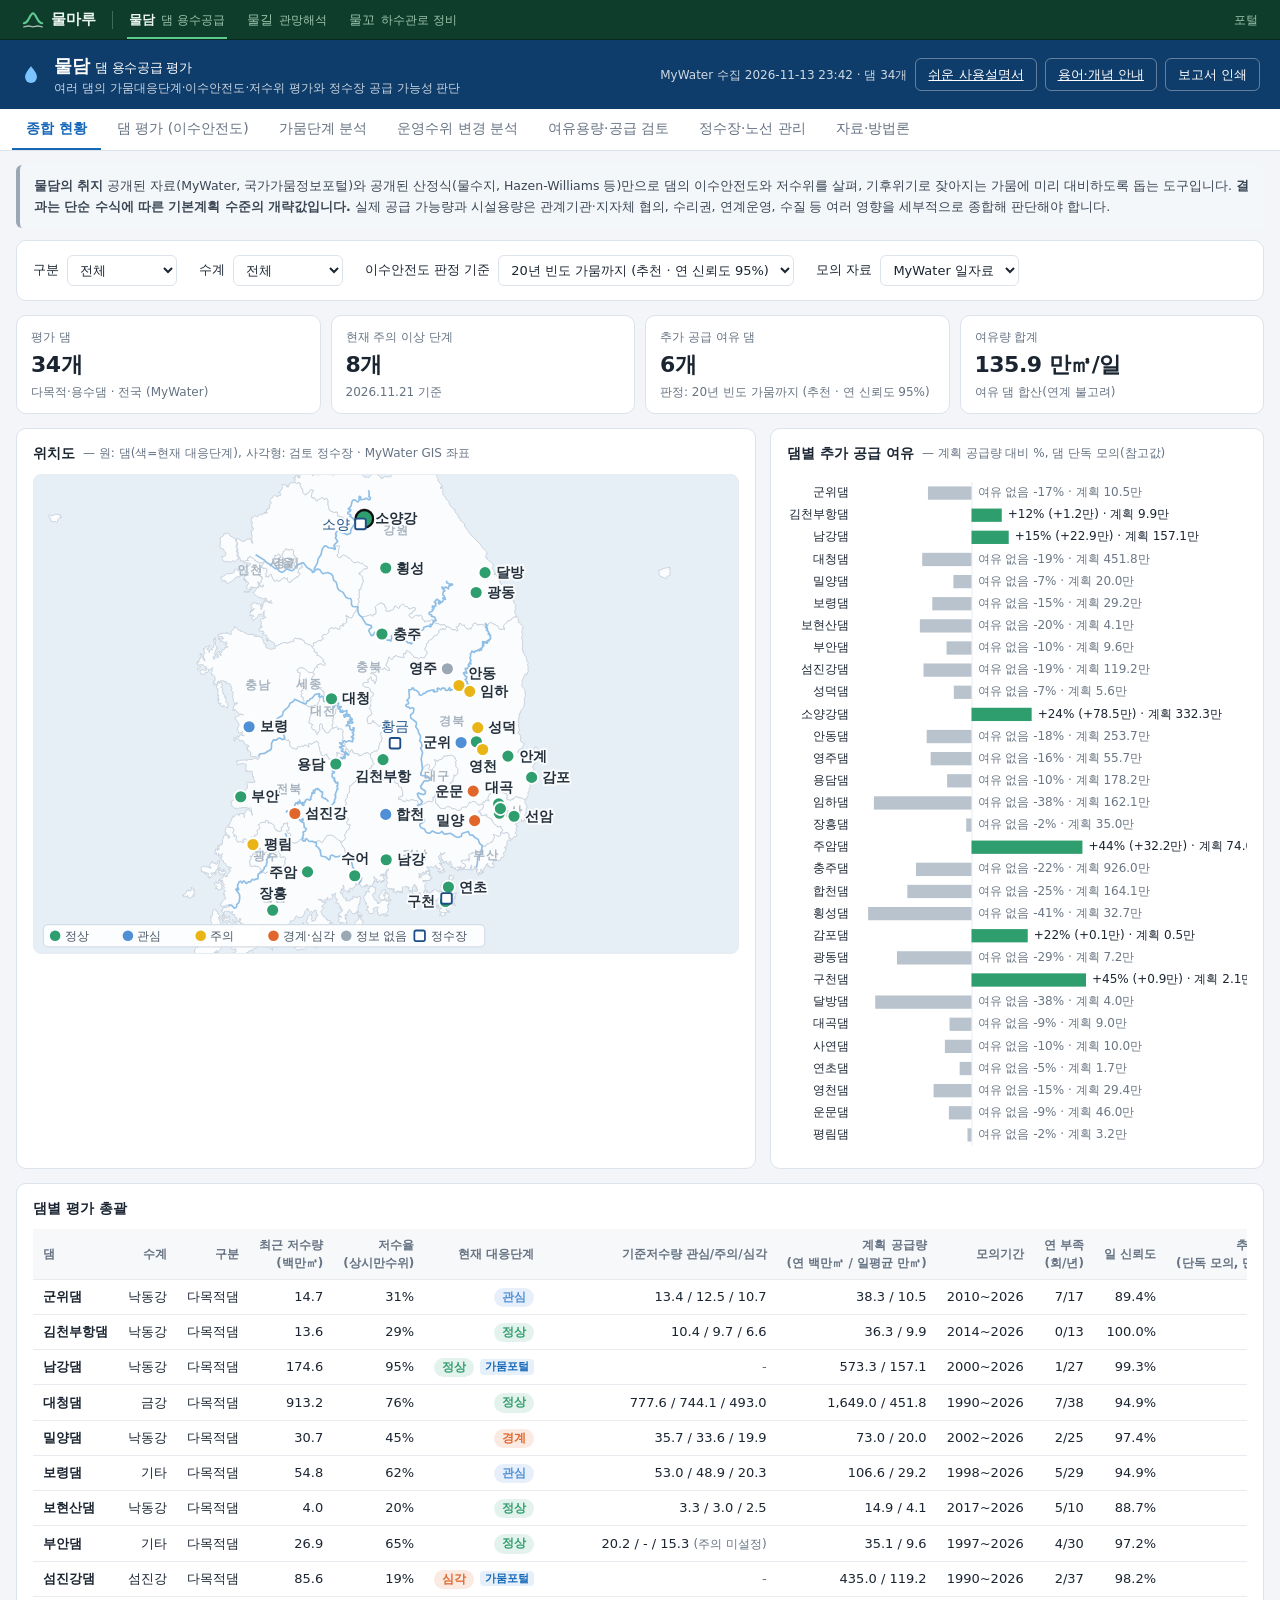
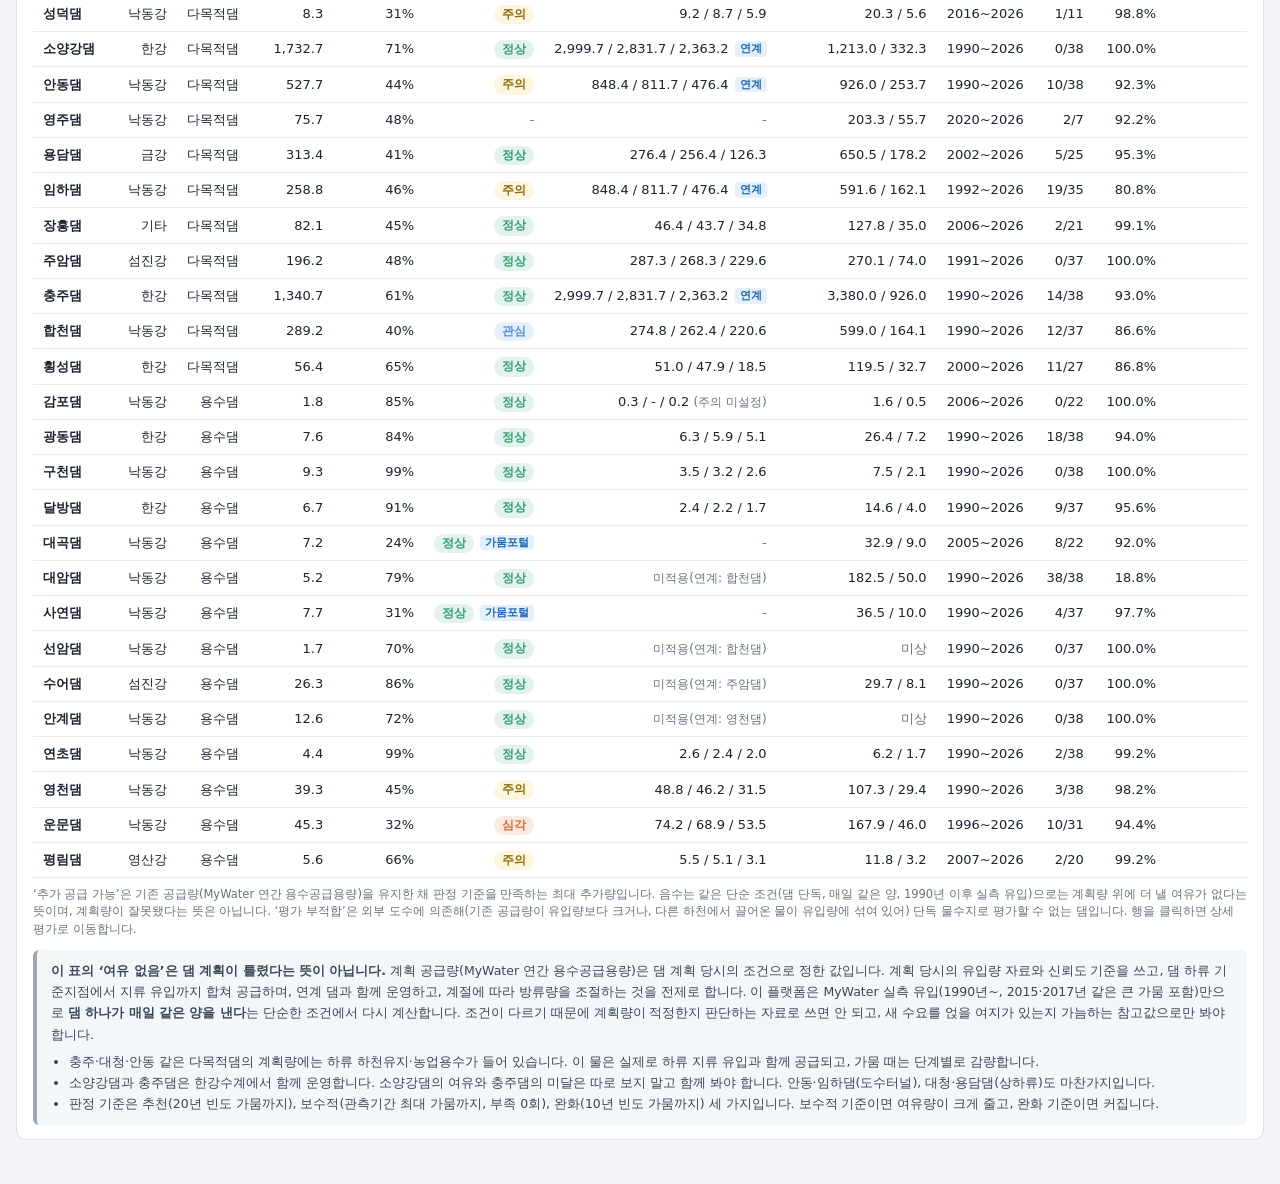
==== commit de51886a: "판정 기준 3가지(추천 20년 빈도·보수적 최대 가뭄·완화 10년 빈도), 위치도 높이 제한, 정수장 탭 배치 정리 Co-Authored-By: Claude Opus 5.5 <no" ====
--- a/index.html
+++ b/index.html
@@ -3,6 +3,7 @@
 <head>
 <meta charset="utf-8">
 <meta name="viewport" content="width=device-width, initial-scale=1">
+<link rel="icon" type="image/svg+xml" href="favicon.svg">
 <title>물담 · 댐 용수공급 평가</title>
 <link rel="stylesheet" href="css/style.css">
 </head>
@@ -61,7 +62,7 @@
       <div class="box-note"><b>이 표의 ‘여유 없음’은 댐 계획이 틀렸다는 뜻이 아닙니다.</b> 계획 공급량(MyWater 연간 용수공급용량)은 댐 계획 당시의 조건으로 정한 값입니다. 계획 당시의 유입량 자료와 신뢰도 기준을 쓰고, 댐 하류 기준지점에서 지류 유입까지 합쳐 공급하며, 연계 댐과 함께 운영하고, 계절에 따라 방류량을 조절하는 것을 전제로 합니다. 이 플랫폼은 MyWater 실측 유입(1990년~, 2015·2017년 같은 큰 가뭄 포함)만으로 <b>댐 하나가 매일 같은 양을 낸다</b>는 단순한 조건에서 다시 계산합니다. 조건이 다르기 때문에 계획량이 적정한지 판단하는 자료로 쓰면 안 되고, 새 수요를 얹을 여지가 있는지 가늠하는 참고값으로만 봐야 합니다.
         <ul><li>충주·대청·안동 같은 다목적댐의 계획량에는 하류 하천유지·농업용수가 들어 있습니다. 이 물은 실제로 하류 지류 유입과 함께 공급되고, 가뭄 때는 단계별로 감량합니다.</li>
         <li>소양강댐과 충주댐은 한강수계에서 함께 운영합니다. 소양강댐의 여유와 충주댐의 미달은 따로 보지 말고 함께 봐야 합니다. 안동·임하댐(도수터널), 대청·용담댐(상하류)도 마찬가지입니다.</li>
-        <li>판정 기준은 기본(20년 빈도 가뭄까지)과 보수적(관측기간 최대 가뭄까지, 부족 0회) 두 가지입니다. 보수적 기준으로 바꾸면 여유량이 크게 줄어듭니다.</li></ul></div></div>
+        <li>판정 기준은 추천(20년 빈도 가뭄까지), 보수적(관측기간 최대 가뭄까지, 부족 0회), 완화(10년 빈도 가뭄까지) 세 가지입니다. 보수적 기준이면 여유량이 크게 줄고, 완화 기준이면 커집니다.</li></ul></div></div>
   </section>
 
   <!-- ======== 댐 평가 ======== -->
@@ -185,7 +186,7 @@
       <label class="inline">단가 기준 <select id="plYear"><option value="2026">2026년 1월 단가</option></select></label>
     </div>
     <div class="verdict" id="plVerdict"></div>
-    <div class="row2">
+    <div class="row2 wide">
       <div class="card"><h3>후보 수원(댐) 비교</h3><div class="tablewrap" id="plTable"></div><p class="hint" id="plHint"></p></div>
       <div class="card"><h3>위치도</h3><div id="plMap" class="map"></div></div>
     </div>
--- a/css/style.css
+++ b/css/style.css
@@ -97,6 +97,7 @@
 
 .row2 { display: grid; grid-template-columns: minmax(0, 1.5fr) minmax(0, 1fr); gap: 14px; }
 .row2 > .card { margin-bottom: 14px; }
+.row2.wide { grid-template-columns: minmax(0, 2.2fr) minmax(0, 1fr); }   /* 정수장 탭: 표를 넓게, 지도는 좁고 납작하게 */
 
 /* charts */
 .chartbox { position: relative; width: 100%; }
@@ -143,7 +144,7 @@
   .layout { grid-template-columns: 1fr; }
   .controls { flex-direction: column; align-items: stretch; }
   .side { position: static; max-height: none; }
-  .row2 { grid-template-columns: 1fr; }
+  .row2, .row2.wide { grid-template-columns: 1fr; }
 }
 @media (max-width: 600px) {
   .layout { padding: 10px; }
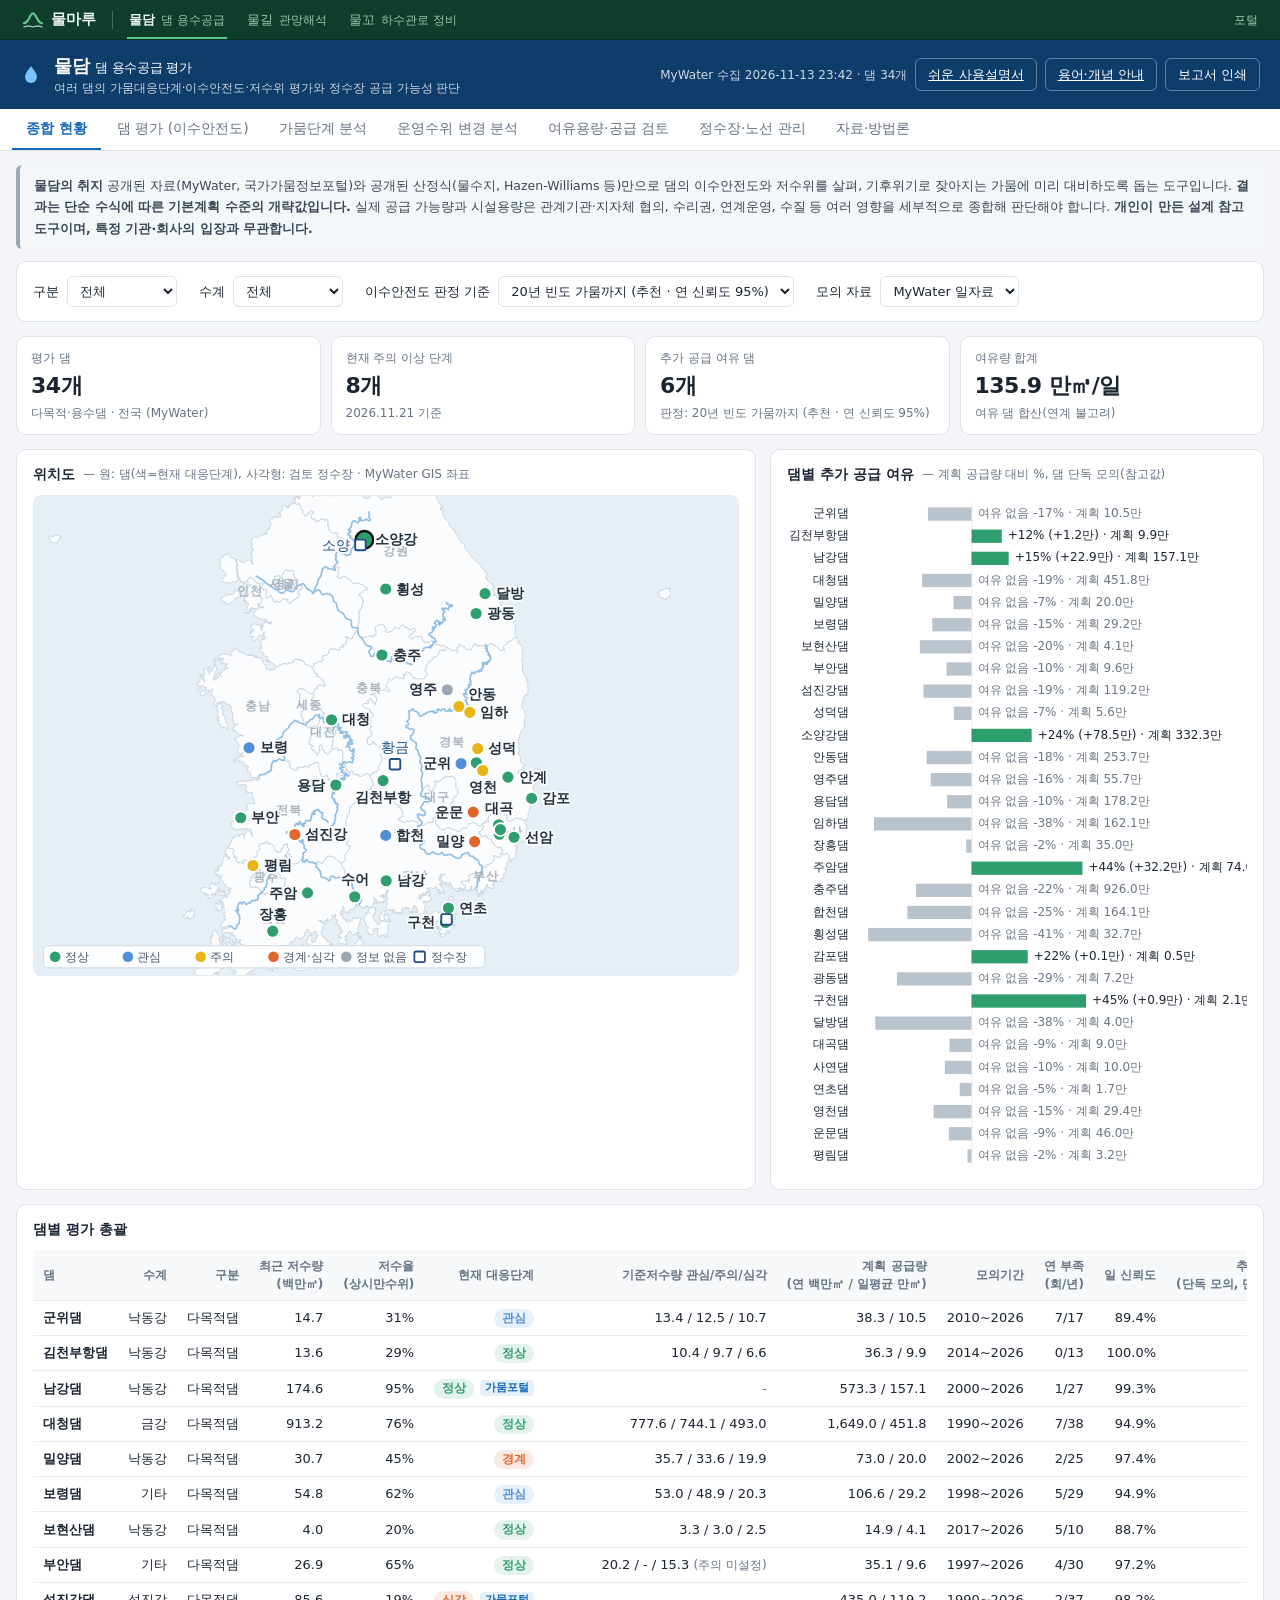
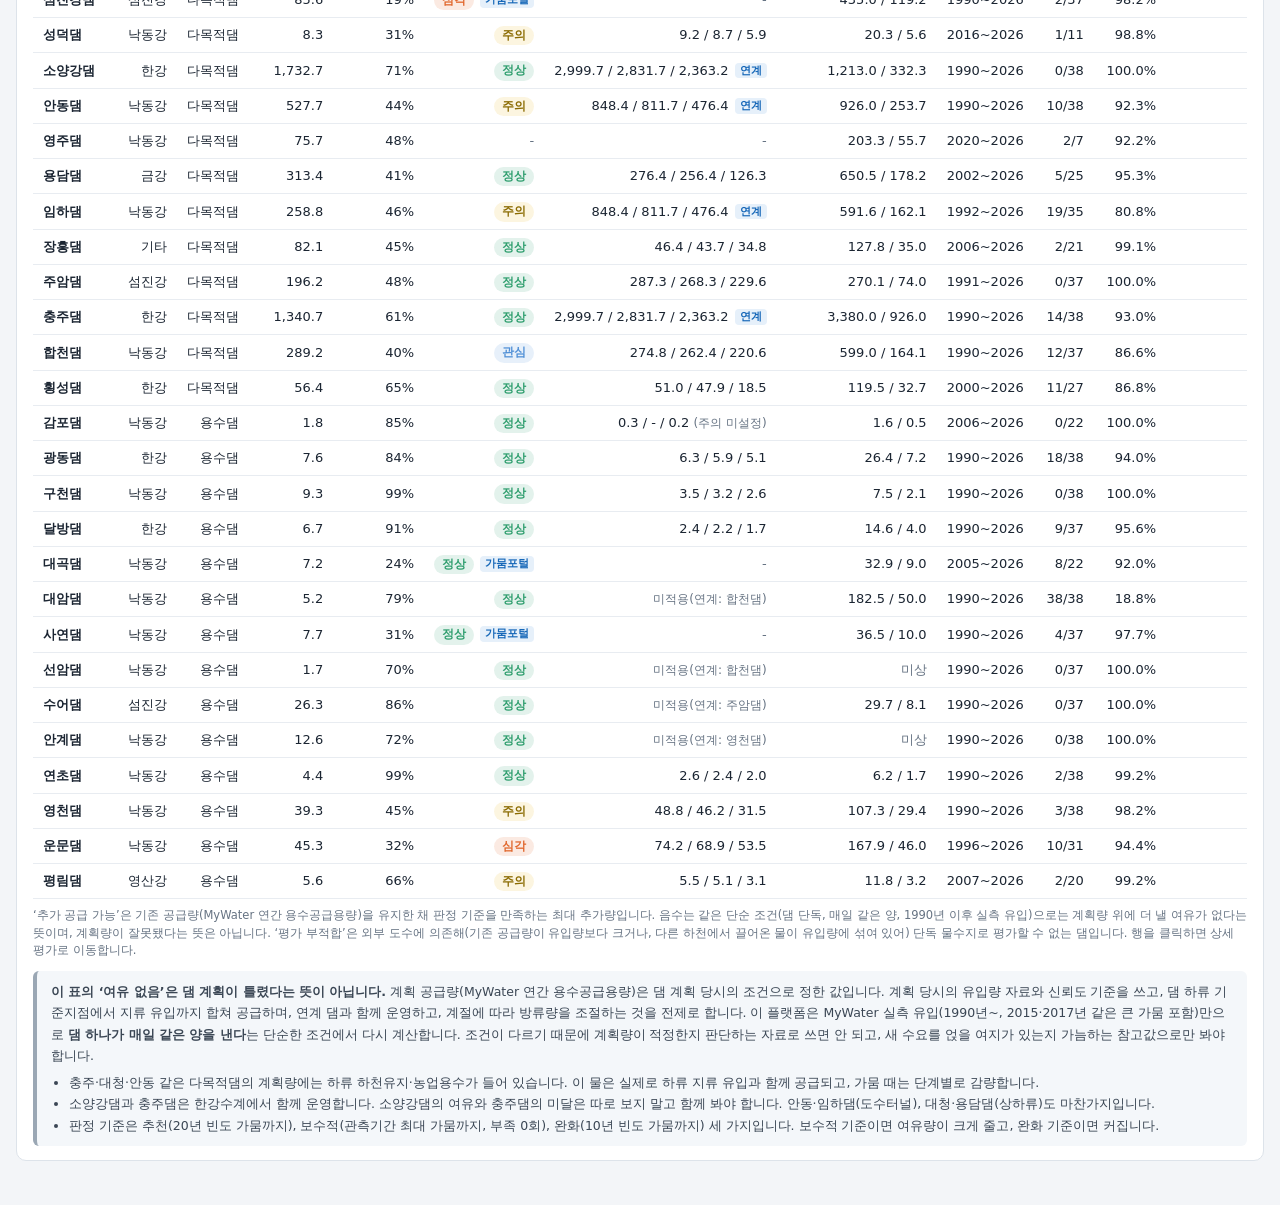
==== commit 0e1e5ae0: "개인이 만든 설계 참고 도구, 특정 기관·회사 입장과 무관하다는 안내 추가 Co-Authored-By: Claude Opus 5.5 <noreply@anthropic.com>" ====
--- a/index.html
+++ b/index.html
@@ -43,7 +43,7 @@
   <button data-tab="data">자료·방법론</button>
 </nav>
 
-<main class="wrap"><div class="box-note purpose" style="margin:0 0 12px"><b>물담의 취지</b> 공개된 자료(MyWater, 국가가뭄정보포털)와 공개된 산정식(물수지, Hazen-Williams 등)만으로 댐의 이수안전도와 저수위를 살펴, 기후위기로 잦아지는 가뭄에 미리 대비하도록 돕는 도구입니다. <b>결과는 단순 수식에 따른 기본계획 수준의 개략값입니다.</b> 실제 공급 가능량과 시설용량은 관계기관·지자체 협의, 수리권, 연계운영, 수질 등 여러 영향을 세부적으로 종합해 판단해야 합니다.</div>
+<main class="wrap"><div class="box-note purpose" style="margin:0 0 12px"><b>물담의 취지</b> 공개된 자료(MyWater, 국가가뭄정보포털)와 공개된 산정식(물수지, Hazen-Williams 등)만으로 댐의 이수안전도와 저수위를 살펴, 기후위기로 잦아지는 가뭄에 미리 대비하도록 돕는 도구입니다. <b>결과는 단순 수식에 따른 기본계획 수준의 개략값입니다.</b> 실제 공급 가능량과 시설용량은 관계기관·지자체 협의, 수리권, 연계운영, 수질 등 여러 영향을 세부적으로 종합해 판단해야 합니다. <b>개인이 만든 설계 참고 도구이며, 특정 기관·회사의 입장과 무관합니다.</b></div>
   <!-- ======== 종합 현황 ======== -->
   <section class="tab on" id="tab-overview">
     <div class="card controls">
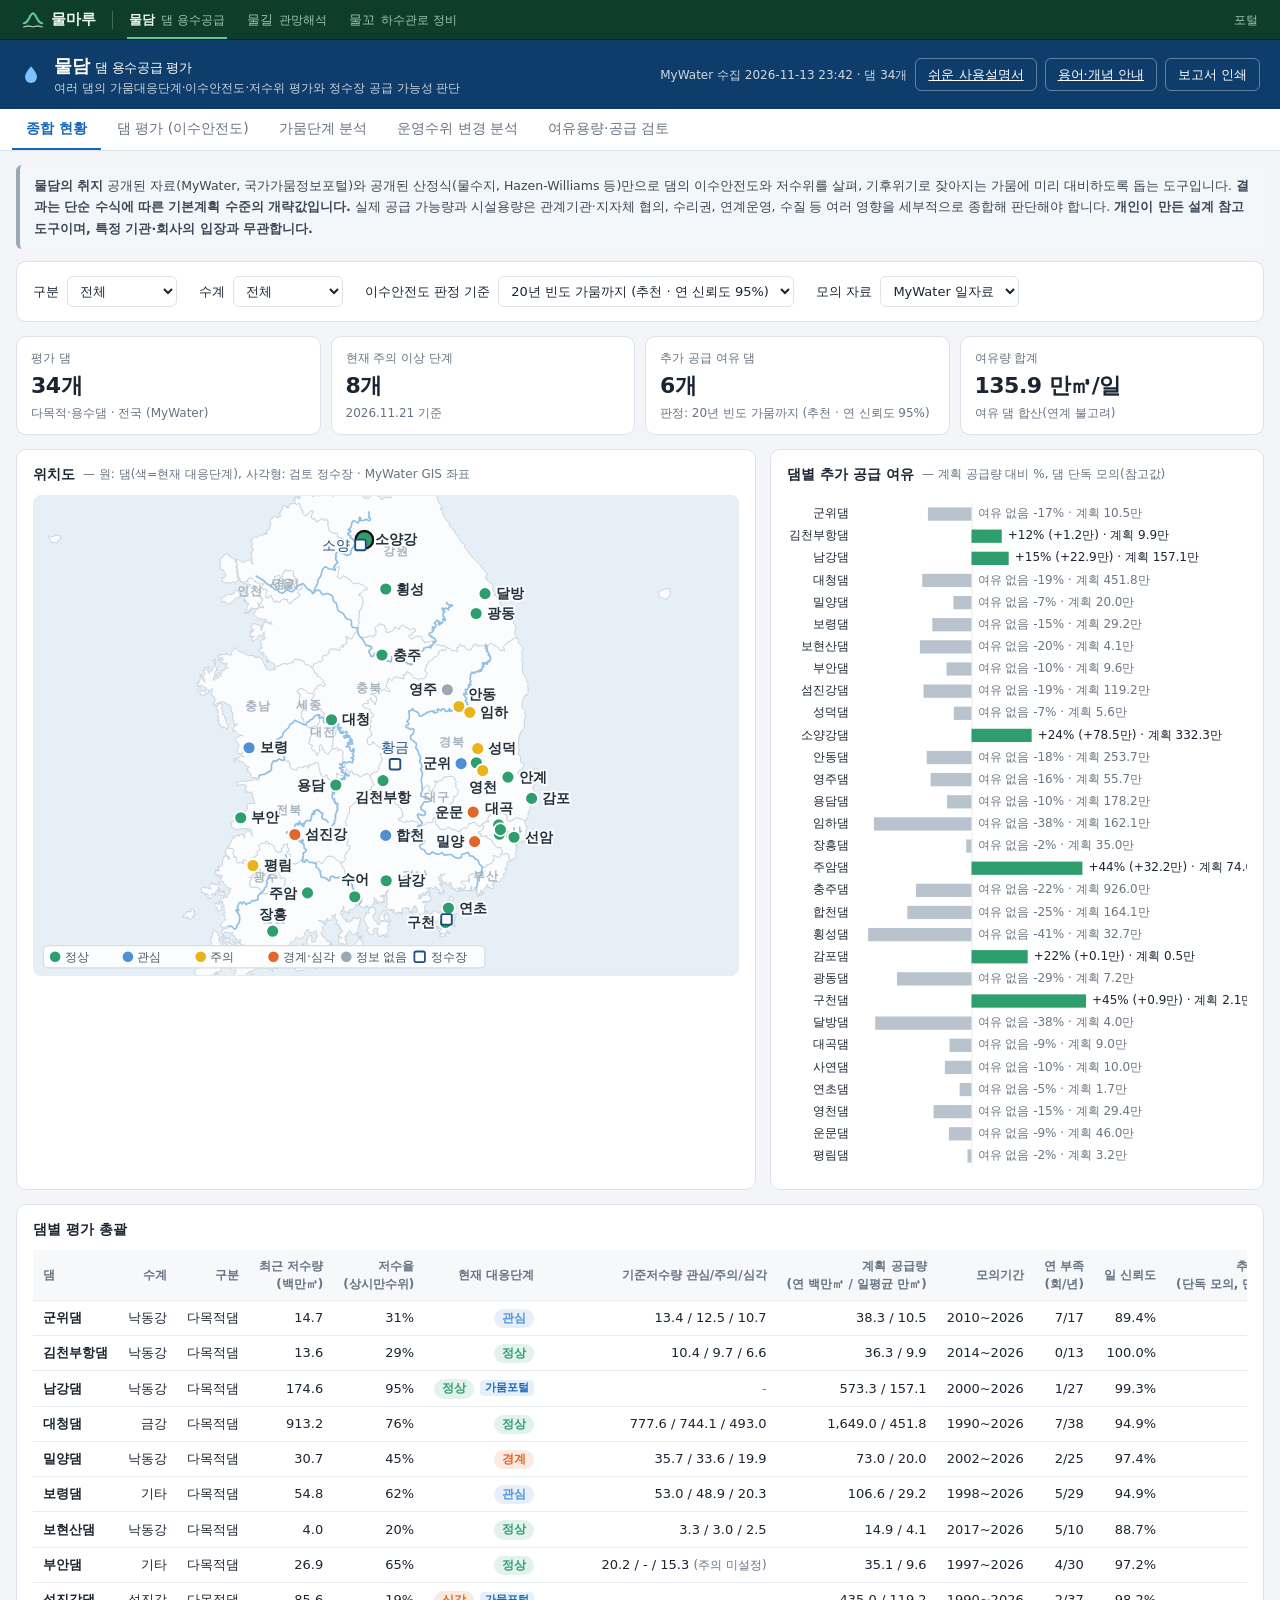
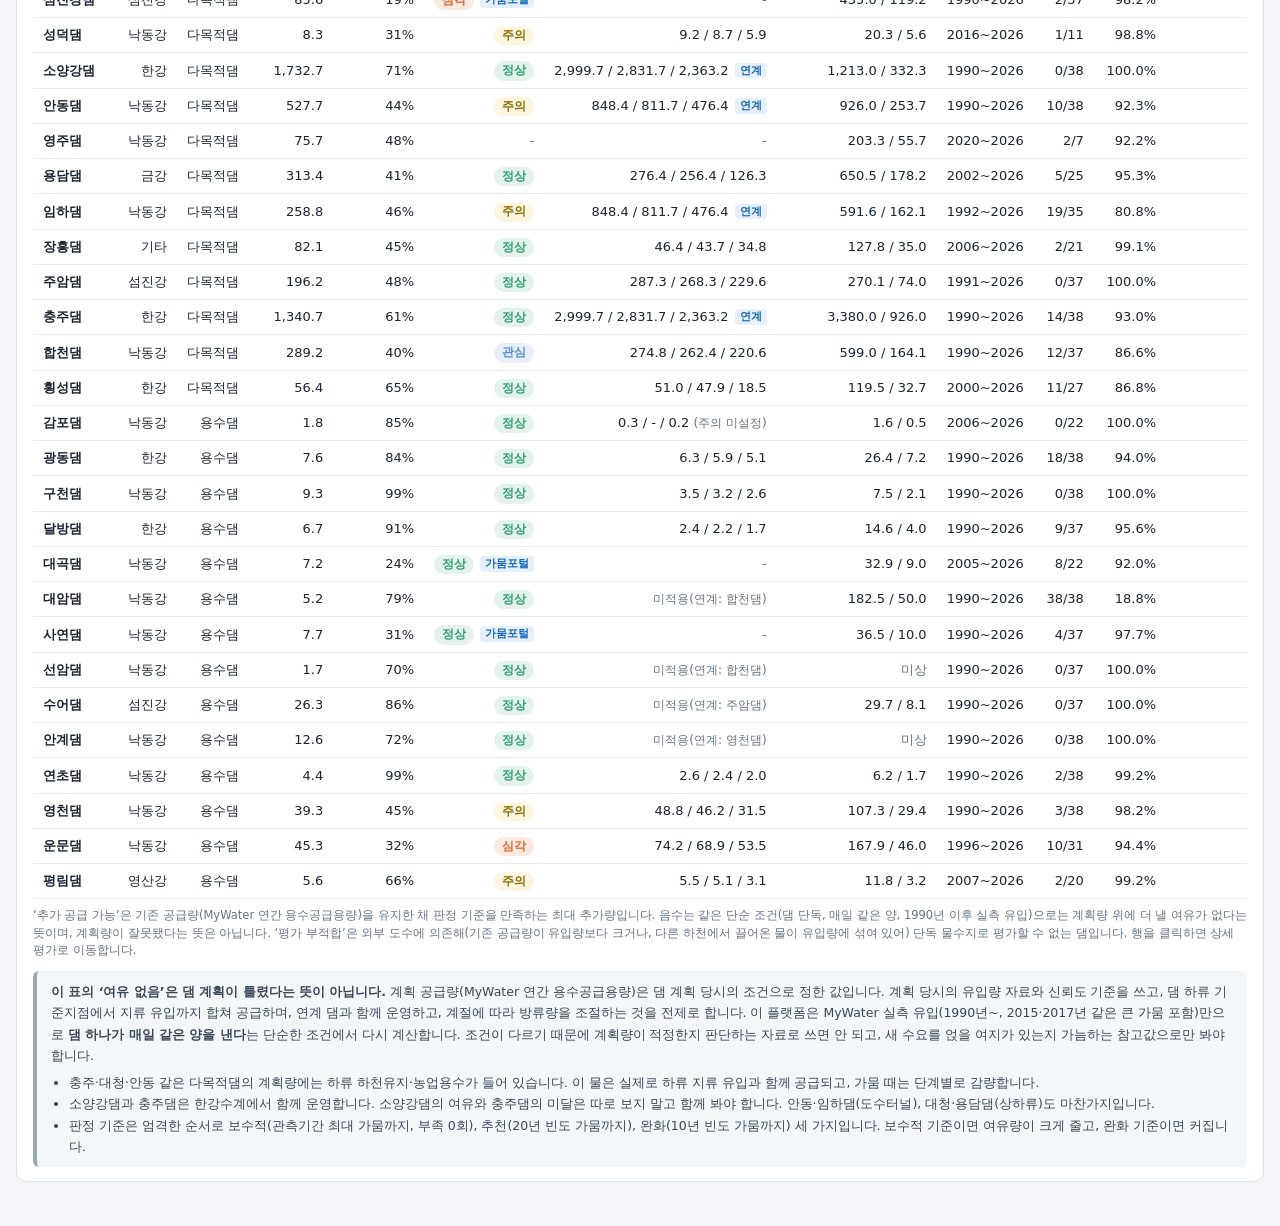
==== commit d02c69c3: "판정 기준을 엄격→완화 순서로, 정수장·노선 관리와 자료·방법론 탭 정리 - 정수장 HWL·사업비 변수는 여유용량·공급 검토 탭으로, 기준선 CSV·자료 갱신은 가뭄단계 분석 탭으" ====
--- a/index.html
+++ b/index.html
@@ -39,8 +39,6 @@
   <button data-tab="stage">가뭄단계 분석</button>
   <button data-tab="level">운영수위 변경 분석</button>
   <button data-tab="plant">여유용량·공급 검토</button>
-  <button data-tab="registry">정수장·노선 관리</button>
-  <button data-tab="data">자료·방법론</button>
 </nav>
 
 <main class="wrap"><div class="box-note purpose" style="margin:0 0 12px"><b>물담의 취지</b> 공개된 자료(MyWater, 국가가뭄정보포털)와 공개된 산정식(물수지, Hazen-Williams 등)만으로 댐의 이수안전도와 저수위를 살펴, 기후위기로 잦아지는 가뭄에 미리 대비하도록 돕는 도구입니다. <b>결과는 단순 수식에 따른 기본계획 수준의 개략값입니다.</b> 실제 공급 가능량과 시설용량은 관계기관·지자체 협의, 수리권, 연계운영, 수질 등 여러 영향을 세부적으로 종합해 판단해야 합니다. <b>개인이 만든 설계 참고 도구이며, 특정 기관·회사의 입장과 무관합니다.</b></div>
@@ -62,7 +60,7 @@
       <div class="box-note"><b>이 표의 ‘여유 없음’은 댐 계획이 틀렸다는 뜻이 아닙니다.</b> 계획 공급량(MyWater 연간 용수공급용량)은 댐 계획 당시의 조건으로 정한 값입니다. 계획 당시의 유입량 자료와 신뢰도 기준을 쓰고, 댐 하류 기준지점에서 지류 유입까지 합쳐 공급하며, 연계 댐과 함께 운영하고, 계절에 따라 방류량을 조절하는 것을 전제로 합니다. 이 플랫폼은 MyWater 실측 유입(1990년~, 2015·2017년 같은 큰 가뭄 포함)만으로 <b>댐 하나가 매일 같은 양을 낸다</b>는 단순한 조건에서 다시 계산합니다. 조건이 다르기 때문에 계획량이 적정한지 판단하는 자료로 쓰면 안 되고, 새 수요를 얹을 여지가 있는지 가늠하는 참고값으로만 봐야 합니다.
         <ul><li>충주·대청·안동 같은 다목적댐의 계획량에는 하류 하천유지·농업용수가 들어 있습니다. 이 물은 실제로 하류 지류 유입과 함께 공급되고, 가뭄 때는 단계별로 감량합니다.</li>
         <li>소양강댐과 충주댐은 한강수계에서 함께 운영합니다. 소양강댐의 여유와 충주댐의 미달은 따로 보지 말고 함께 봐야 합니다. 안동·임하댐(도수터널), 대청·용담댐(상하류)도 마찬가지입니다.</li>
-        <li>판정 기준은 추천(20년 빈도 가뭄까지), 보수적(관측기간 최대 가뭄까지, 부족 0회), 완화(10년 빈도 가뭄까지) 세 가지입니다. 보수적 기준이면 여유량이 크게 줄고, 완화 기준이면 커집니다.</li></ul></div></div>
+        <li>판정 기준은 엄격한 순서로 보수적(관측기간 최대 가뭄까지, 부족 0회), 추천(20년 빈도 가뭄까지), 완화(10년 빈도 가뭄까지) 세 가지입니다. 보수적 기준이면 여유량이 크게 줄고, 완화 기준이면 커집니다.</li></ul></div></div>
   </section>
 
   <!-- ======== 댐 평가 ======== -->
@@ -109,11 +107,25 @@
           <h3>대상 댐</h3>
           <select id="stDam"></select>
           <div class="kv small" id="stInfo"></div>
-          <p class="hint" style="margin-top:8px">가뭄단계 모의에는 그 댐의 <b>1년치(날짜별) 기준저수량</b>이 필요합니다. 방법은 두 가지입니다. ① 가지고 있는 기준선 CSV를 [자료·방법론] 탭에서 불러오면 바로 분석됩니다. ② MyWater는 그날 값만 공개하므로 플랫폼이 매일 모으며, <b>300일 이상 쌓이면</b> 자동으로 분석됩니다. 그 전에는 현재 단계와 오늘 기준저수량만 볼 수 있습니다.</p>
+          <p class="hint" style="margin-top:8px">가뭄단계 모의에는 그 댐의 <b>1년치(날짜별) 기준저수량</b>이 필요합니다. 방법은 두 가지입니다. ① 가지고 있는 기준선 CSV를 아래 ‘기준선 불러오기’로 넣으면 바로 분석됩니다. ② MyWater는 그날 값만 공개하므로 플랫폼이 매일 모으며, <b>300일 이상 쌓이면</b> 자동으로 분석됩니다. 그 전에는 현재 단계와 오늘 기준저수량만 볼 수 있습니다.</p>
           <div class="grid2">
             <label>상시만수위 (EL.m)<input type="number" step="0.1" id="nwlH"></label>
             <label>저수위 (EL.m)<input type="number" step="0.1" id="lwlH"></label>
           </div>
+        </section>
+        <section class="card">
+          <h3>기준선 불러오기 (CSV)</h3>
+          <label>기준선 CSV <span class="muted small">— 위 대상 댐에 넣습니다</span><input type="file" id="upBase" accept=".csv,.txt"></label>
+          <button class="btn small" id="upGo">불러오기</button> <button class="btn small ghost" id="tplBase">양식 받기</button>
+          <p class="hint" id="upMsg">형식: <code>월일,관심,주의,심각,가동기준,정상환원</code> (저수량 백만㎥, 1.1~12.31). 용수공급 조정기준의 댐별 기준저수량을 넣으면 MyWater 일자료로 분석합니다.</p>
+          <p class="hint" id="upList"></p>
+          <details class="small"><summary>자료 갱신 (MyWater)</summary>
+            <p class="small">명령 프롬프트에서 플랫폼 폴더로 이동 후 실행합니다. 처음엔 약 10분, 이후엔 올해·작년 자료만 다시 받습니다.</p>
+            <pre class="code">자료수집_전체.bat 더블클릭
+  = python tools/collect_mywater.py   (댐 일자료·제원·기준저수량)
+  + python tools/collect_curves.py    (수위-저수용량 곡선식)
+  + python tools/collect_gis.py       (댐·정수장 위치, 시설용량)</pre>
+          </details>
         </section>
         <section class="card">
           <h3>추가 공급량 <span class="badge" id="qTotal"></span></h3>
@@ -180,7 +192,9 @@
       <label class="inline">정수장 <select id="plSel"></select></label>
       <label class="inline">전국 정수장 검색 <input id="plSearch" list="plList" placeholder="이름 입력 (610곳)" autocomplete="off"><datalist id="plList"></datalist></label>
       <button class="btn small ghost" id="plAddReg" style="margin:0">검토 목록에 추가</button>
+      <button class="btn small ghost" id="plDelReg" style="margin:0">검토 목록에서 빼기</button>
       <label class="inline">공급 요청량 (㎥/일) <input type="number" id="plQ" step="1000"></label>
+      <label class="inline">정수장 HWL (EL.m) <input type="number" id="plHwl" step="0.1" placeholder="미입력 시 50"></label>
       <label class="inline">검토 반경 (km) <input type="number" id="plR" step="10"></label>
       <label class="inline">판정 기준 <select class="critSel"></select></label>
       <label class="inline">단가 기준 <select id="plYear"><option value="2026">2026년 1월 단가</option></select></label>
@@ -213,30 +227,11 @@
       </div>
       <p class="hint" id="rtNote"></p>
     </div>
+    <details class="card" id="costCard"><summary><b>사업비 산정 변수</b> <span class="muted small">— 비워 두면 기본값, 수정 내용은 이 브라우저에 저장</span></summary>
+      <div class="tablewrap" id="regCost" style="margin-top:10px"></div>
+      <div class="preset"><button class="btn small ghost" id="regReset">기본값 복원</button></div>
     </details>
-  </section>
-
-  <!-- ======== 정수장·노선 관리 ======== -->
-  <section class="tab" id="tab-registry">
-    <div class="card">
-      <h3>정수장 목록 <span class="muted small">— 수정 내용은 이 브라우저에 저장됩니다</span></h3>
-      <div class="tablewrap" id="regPlants"></div>
-      <p class="hint">시설용량을 비워 두면 MyWater GIS의 정수장 시설용량(흐린 글씨)을 씁니다. 지자체 공식 자료와 다르면 직접 입력하세요.</p>
-      <div class="preset"><button class="btn small" id="regAddPlant">+ 정수장 추가</button><button class="btn small ghost" id="regExport">설정 내보내기(JSON)</button><label class="btn small ghost filebtn">설정 가져오기<input type="file" id="regImport" accept=".json"></label><button class="btn small ghost" id="regReset">기본값 복원</button></div>
-    </div>
-    <div class="card">
-      <h3>노선 조건 (댐 → 정수장) <span class="muted small">— 입력하지 않은 쌍은 직선거리×우회계수, 지형 최고점 미반영</span></h3>
-      <div class="tablewrap" id="regRoutes"></div>
-      <div class="preset"><button class="btn small" id="regAddRoute">+ 노선 추가</button></div>
-    </div>
-    <div class="card">
-      <h3>댐 좌표 <span class="muted small">— 개략값, 확인 후 수정</span></h3>
-      <div class="tablewrap" id="regDams"></div>
-    </div>
-    <div class="card">
-      <h3>사업비 산정 변수</h3>
-      <div class="tablewrap" id="regCost"></div>
-    </div>
+    </details>
   </section>
 
   <!-- ======== 운영수위 변경 분석 ======== -->
@@ -270,39 +265,6 @@
     <div class="card" id="lvSysCard" style="display:none"><h3>연계 계통 비교 <span class="muted small">— 상류·연결 댐과 함께 볼 때 운영수위 변경의 영향</span></h3><div id="lvSys"></div></div>
   </section>
 
-  <!-- ======== 자료·방법론 ======== -->
-  <section class="tab" id="tab-data">
-    <div class="row2">
-      <div class="card"><h3>자료 현황</h3><div id="srcInfo" class="small"></div></div>
-      <div class="card">
-        <h3>자료 갱신 (MyWater)</h3>
-        <p class="small">명령 프롬프트에서 플랫폼 폴더로 이동 후 실행합니다. 처음엔 약 10분, 이후엔 올해·작년 자료만 다시 받습니다.</p>
-        <pre class="code">자료수집_전체.bat 더블클릭
-  = python tools/collect_mywater.py   (댐 일자료·제원·기준저수량)
-  + python tools/collect_curves.py    (수위-저수용량 곡선식)
-  + python tools/collect_gis.py       (댐·정수장 위치, 시설용량)</pre>
-        <h3 class="mt">가뭄단계 기준선 불러오기 (CSV)</h3>
-        <label>대상 댐<select id="upDam"></select></label>
-        <label>기준선 CSV <input type="file" id="upBase" accept=".csv,.txt"></label>
-        <button class="btn small" id="upGo">불러오기</button> <button class="btn small ghost" id="tplBase">양식 받기</button>
-        <p class="hint" id="upMsg">형식: <code>월일,관심,주의,심각,가동기준,정상환원</code> (저수량 백만㎥, 1.1~12.31). 용수공급 조정기준의 댐별 기준저수량을 넣으면 MyWater 일자료로 가뭄단계 분석이 가능합니다.</p>
-      </div>
-    </div>
-    <div class="card"><h3>엔진 검증</h3><div class="tablewrap" id="valTable"></div></div>
-    <div class="card method">
-      <h3>평가 방법 <a class="btn small ghost" style="margin:0" href="guide.html" target="_blank" rel="noopener">용어·개념 안내 열기</a></h3>
-      <ol>
-        <li><b>이수안전도(물수지 모의)</b> : S(t+1)=S(t)+(유입−공급)·Δt. 상한은 상시만수위(다목적댐 홍수기 6.21~9.20은 홍수기제한수위) 저수량으로 두고 초과분은 무효방류로 봅니다. 하한은 저수위 저수량이며, 이보다 낮아지면 그만큼 부족으로 계산합니다. 증발은 반영하지 않습니다(기본계획 장기모의와 동일). 지표는 기간신뢰도(일·순·월·수문년), 양적신뢰도, 회복도, 최대 부족기간, 취약도입니다.</li>
-        <li><b>추가 공급 가능량</b> : 판정 기준(기본: 기본계획 장기모의와 같은 ‘분석기간 중 부족 발생 0회’)을 만족하는 최대 추가 공급량을 이분 탐색으로 구합니다. 음수이면 기존 계획량도 기준을 충족하지 못한다는 뜻입니다.</li>
-        <li><b>자료</b> : MyWater 일자료(유입량·저수량·수위)를 쓰고, 기존 공급량은 MyWater 제원의 연간 용수공급용량을 균등 배분해 적용합니다. 저수위·운영수위의 저수량은 MyWater 공식 수위-저수용량 곡선식(최신 적용일자)으로 환산합니다. 곡선식이 없으면 관측 수위·저수량 쌍으로 만든 곡선을 씁니다. 장기모의 반순자료(1977~2018)는 6개 댐에서 선택할 수 있습니다.</li>
-        <li><b>가뭄단계</b> : 「용수댐의 대응 단계별 용수공급 조정기준」의 일별 기준저수량을 씁니다. 모의 저수량 S′=S−ΣQ와 기준을 비교해 단계에 진입하고, 정상환원 기준을 넘으면 해제합니다. 추가 공급으로 줄어든 저수량(ΣQ)은 기본값에서 해마다 1월 1일에 0으로 되돌립니다(매년 장마철에 다시 찬다고 가정). '연도 간 공급영향 이월'을 켜면 해를 넘겨 누적하되, 실제 저수량이 상시만수위 저수량의 95%를 넘는 날(월류에 가까운 때)에 0으로 되돌립니다. 앞의 것은 영향의 하한, 뒤의 것은 상한에 가깝습니다. 다른 댐은 기준선 CSV를 불러오면 분석할 수 있습니다.</li>
-        <li><b>운영수위 변경</b> : 운영 상한 수위를 낮췄을 때, 같은 판정 기준에서 공급능력이 얼마나 줄어드는지 두 번의 물수지 모의로 비교합니다. 일최대 부족량은 일평균 부족량에 첨두 배수(부하율의 역수)를 곱해 구합니다.</li>
-        <li><b>정수장 공급</b> : 후보 댐별로 다음을 함께 비교합니다. ① 수량: 추가 공급 가능량과 요청량, ② 가뭄단계 영향(기준선이 있는 댐만), ③ 개략 수리: 관경(유속 1.5m/s 이하), 양정(Hazen-Williams C=110), ④ 개략 사업비: 2026년 단가, 예타 방식의 부대경비 10.4%와 예비비 10%, ⑤ 원/㎥: 사업비 연등가(4.5%, 30년)에 전력비를 더한 값입니다.</li>
-        <li><b>노선 수리종단</b> : CAD 노선이나 자동 탐색 노선(60m 격자 최소비용 경로, OSM 도로·보호구역 규칙 반영)을 20~60m 간격으로 나눠 DEM 지반고를 읽고, 동수경사선을 그려 가압장·감압밸브를 자동 배치합니다. 노선이 있는 쌍은 후보 순위표도 이 결과를 씁니다.</li>
-      </ol>
-      <p class="hint">한계 : 수리종단 노선이 없는 쌍은 노선 연장을 직선거리×우회계수로 정하고 지형 최고점은 입력할 때만 반영하므로, 산악 통과 노선의 양정과 사업비가 과소 산정될 수 있습니다. 수리종단 지반고는 표면고(DSM)라 ±5~10m 개략값이고, 공개판에는 보호구역 자료가 없어 저촉은 따로 확인해야 합니다. 하류 하천의 수리권, 다른 댐의 연계운영, 수질과 인허가는 별도 검토가 필요합니다.</p>
-    </div>
-  </section>
 </main>
 
 <div id="printReport" class="print-only"></div>
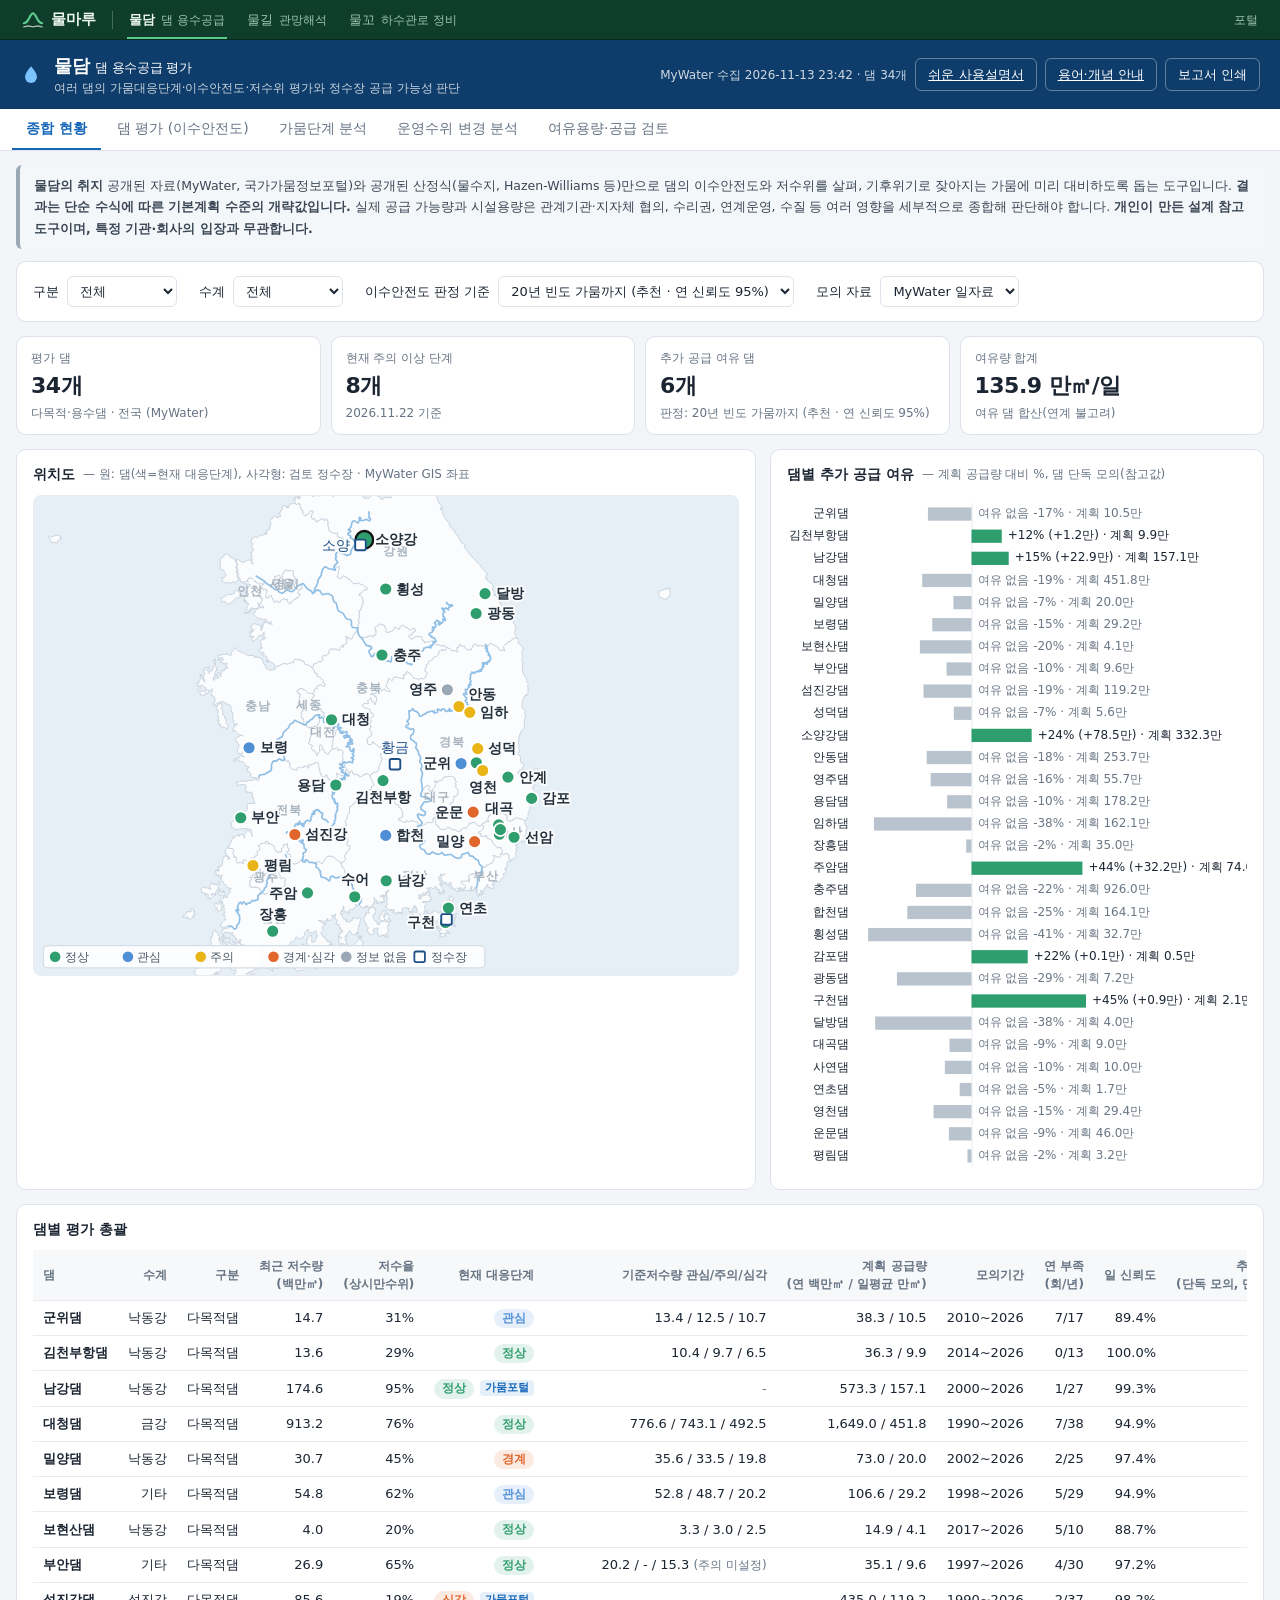
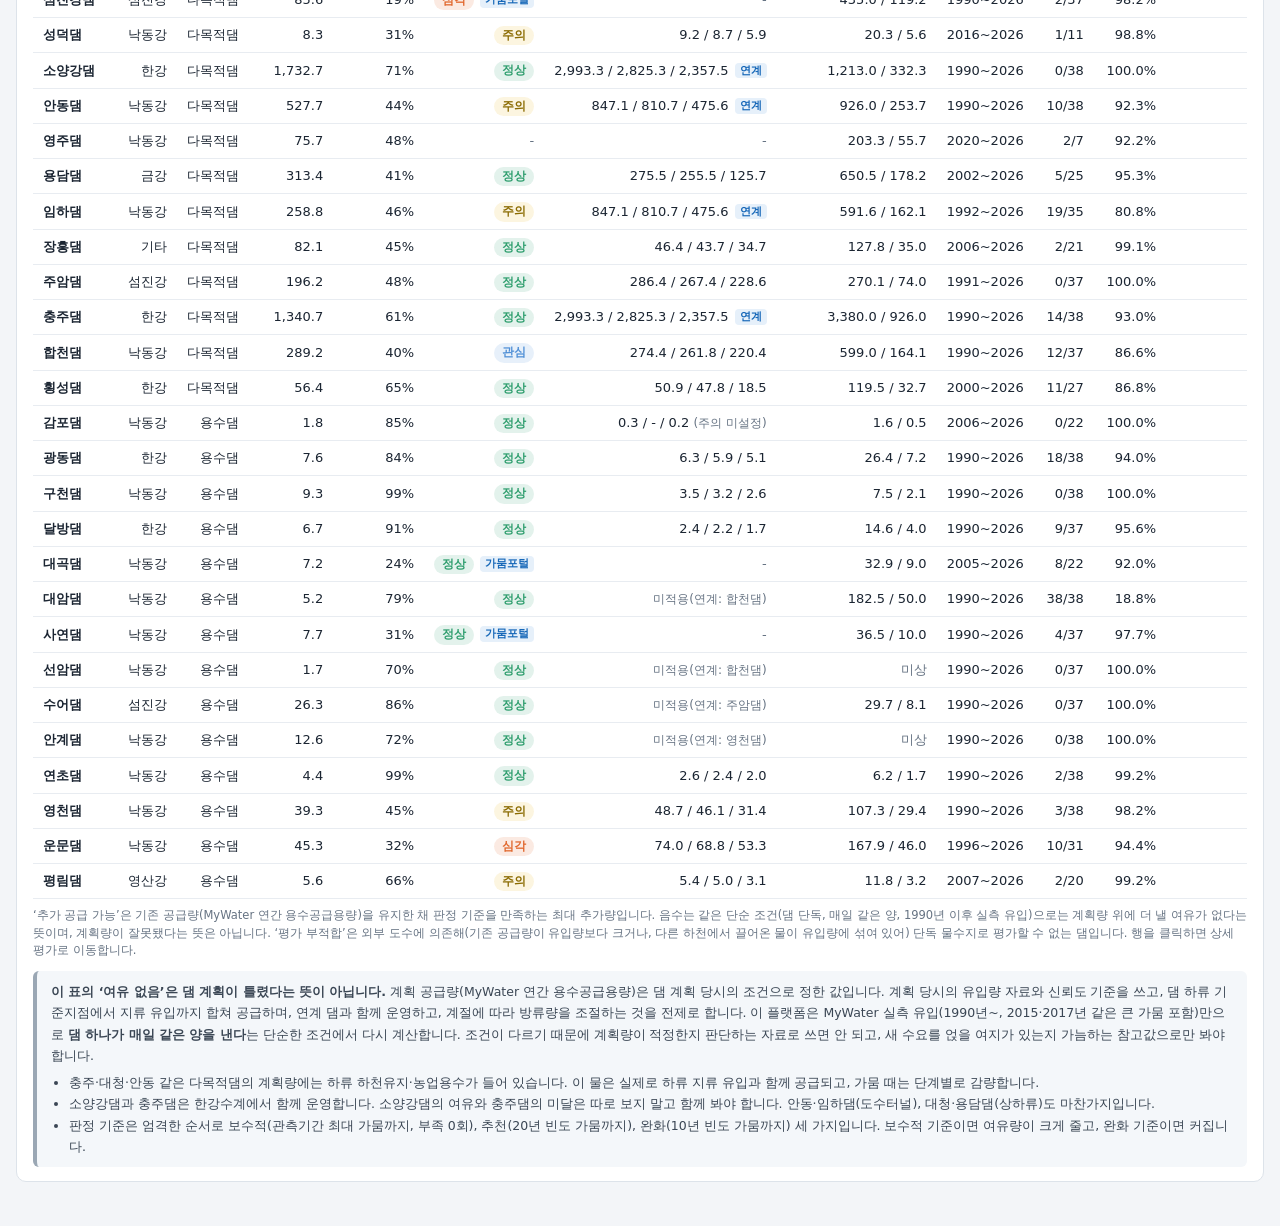
==== commit c2a00904: "소양정수장 예시 노선: 수리종단도·노선 비교·노선도·보호구역 저촉을 공개판에서도 표시 - 공개 자료(Copernicus DEM, OpenStreetMap, 브이월드 보호구역)만으로" ====
--- a/index.html
+++ b/index.html
@@ -276,7 +276,8 @@
 <script src="data/curves.js" onerror="window.HVCURVES=null"></script>
 <script src="data/routes.js" onerror="window.ROUTES=[]"></script>
 <script src="data/constraints.js" onerror="window.CONSTRAINTS=[]"></script>
-
+<script src="data/protect.js" onerror="window.PROTECT=[]"></script>
+<script src="data/routebase.js" onerror="window.ROUTEBASE=null"></script>
 <script src="data/registry.js"></script>
 <script src="js/engine.js"></script>
 <script src="js/wb.js"></script>
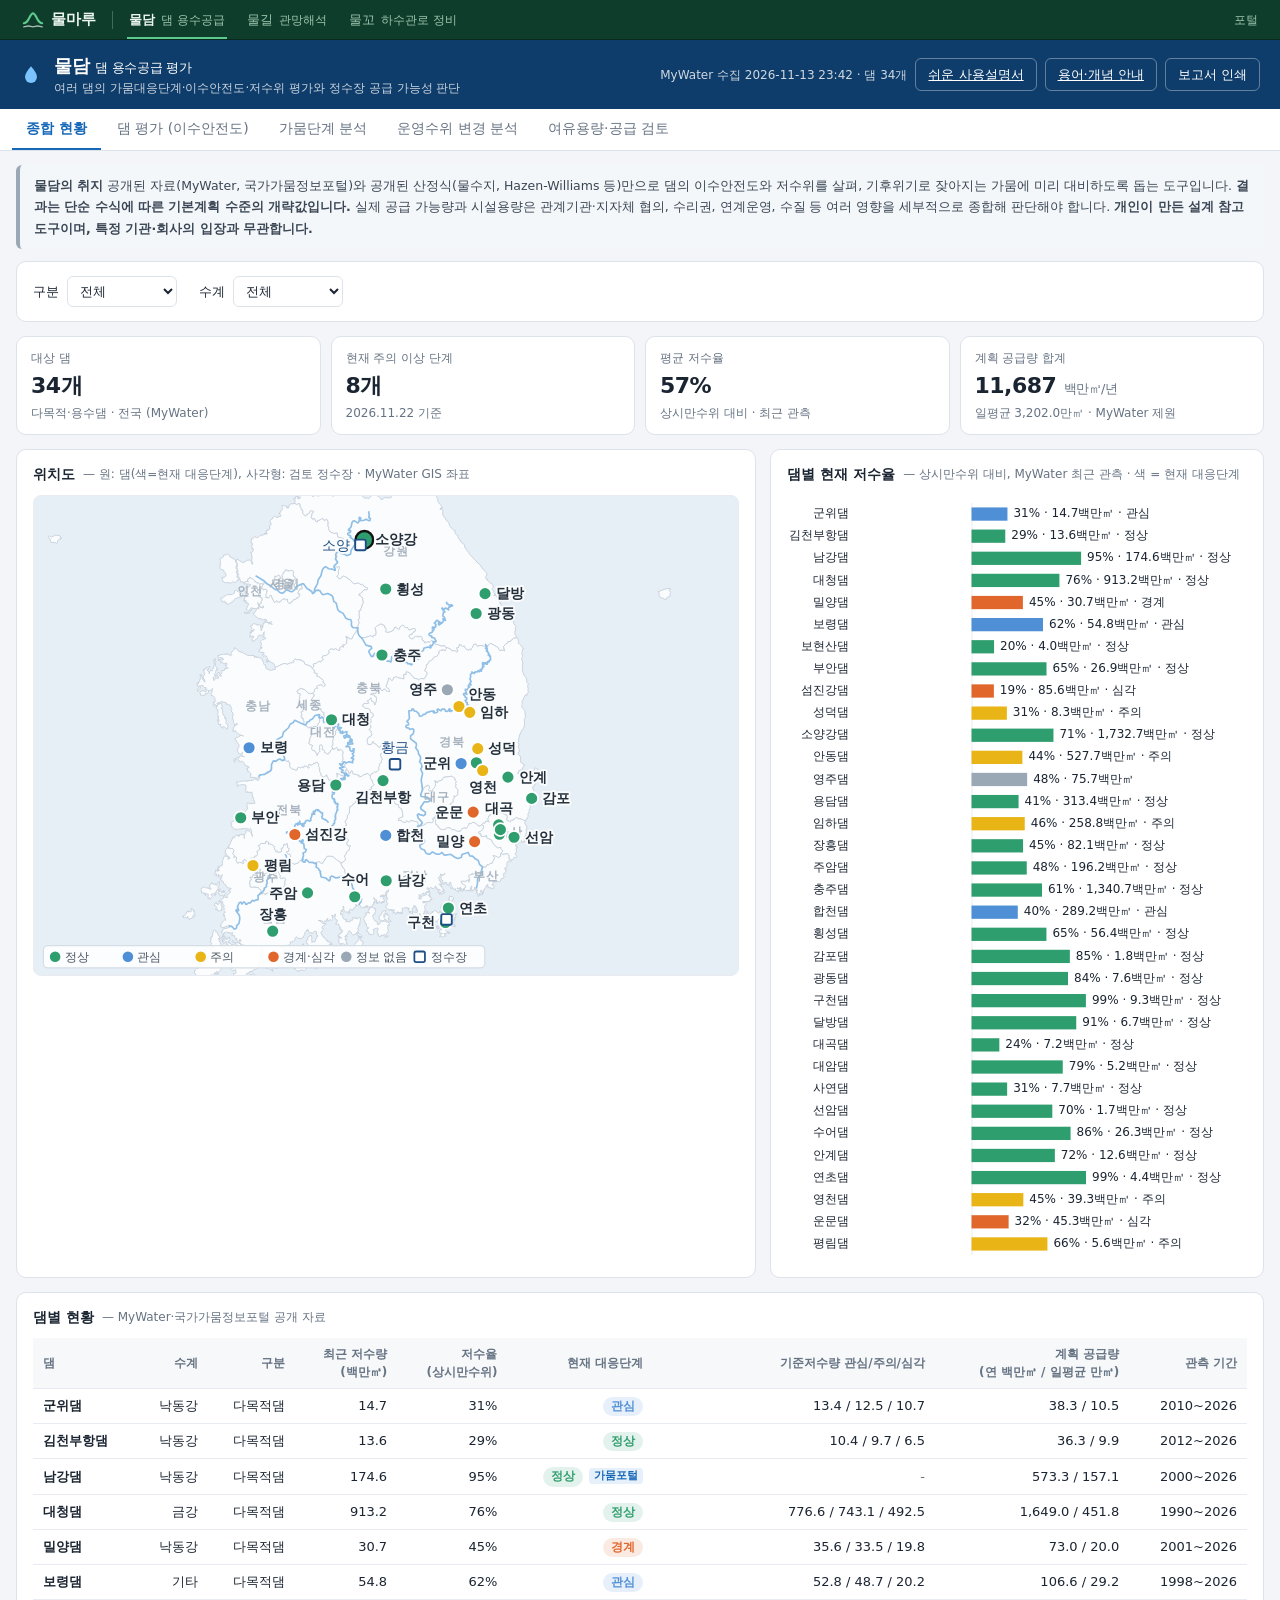
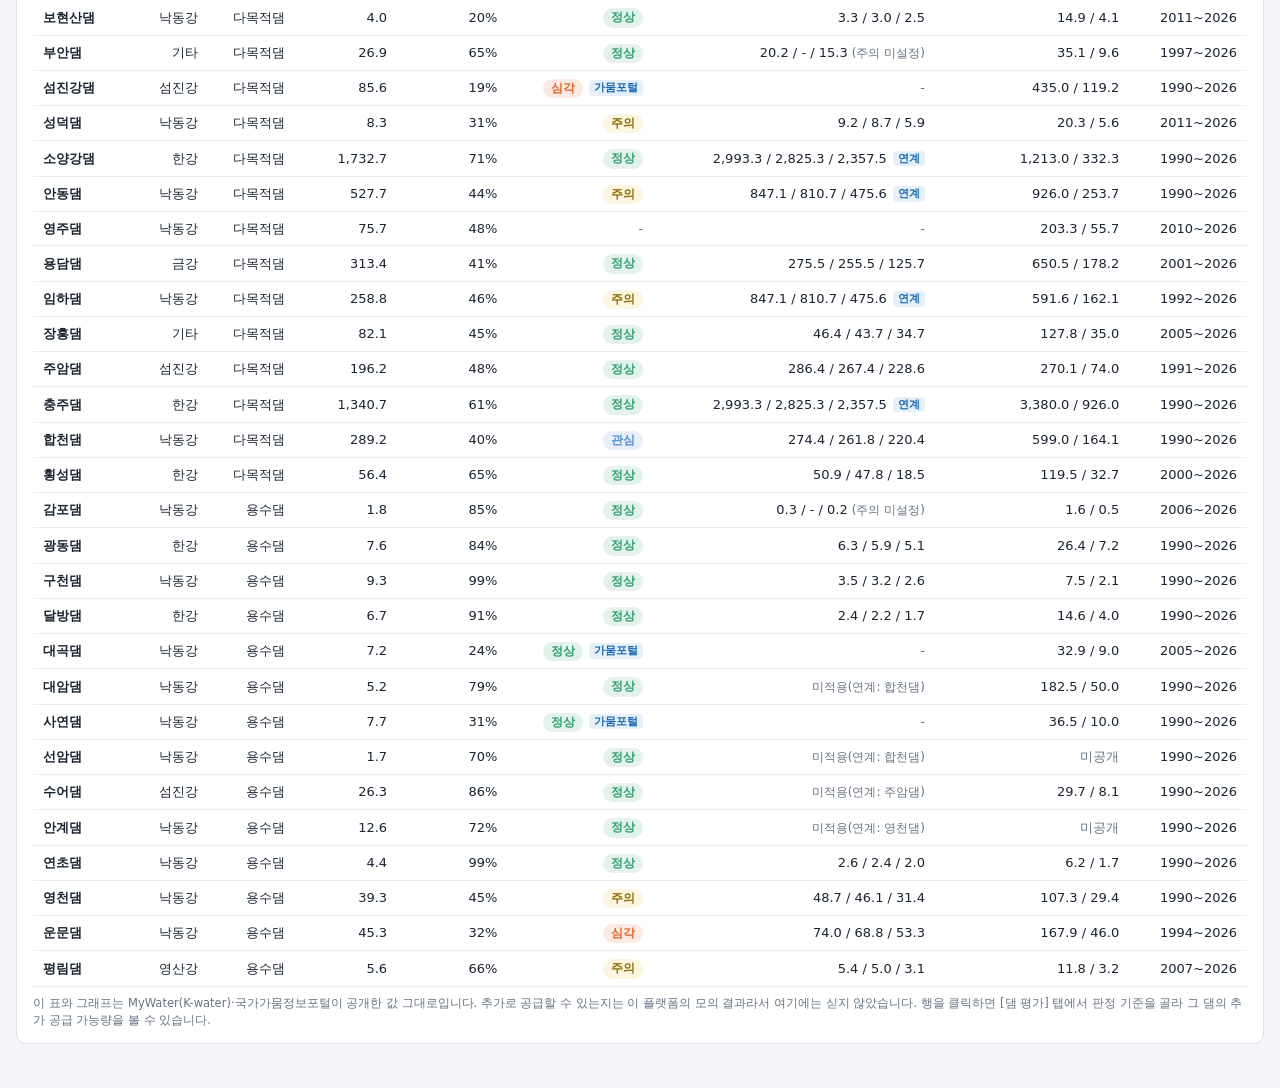
==== commit f802ad2f: "종합 현황: 모의 판정(여유·부족) 대신 MyWater·가뭄포털 공개 값만 표시 (평균 저수율·계획 공급량 카드, 댐별 저수율 막대) Co-Authored-By: Claude Op" ====
--- a/index.html
+++ b/index.html
@@ -47,20 +47,15 @@
     <div class="card controls">
       <label class="inline">구분 <select id="fKind"><option value="">전체</option><option>용수댐</option><option>다목적댐</option></select></label>
       <label class="inline">수계 <select id="fRiver"></select></label>
-      <label class="inline">이수안전도 판정 기준 <select class="critSel"></select></label>
-      <label class="inline">모의 자료 <select class="srcSel"><option value="mywater">MyWater 일자료</option></select></label>
       <span class="hint" id="ovHint"></span>
     </div>
     <div class="kpis" id="ovKpis"></div>
     <div class="row2">
       <div class="card"><h3>위치도 <span class="muted small">— 원: 댐(색=현재 대응단계), 사각형: 검토 정수장 · MyWater GIS 좌표</span></h3><div id="ovMap" class="map"></div></div>
-      <div class="card"><h3>댐별 추가 공급 여유 <span class="muted small">— 계획 공급량 대비 %, 댐 단독 모의(참고값)</span></h3><div class="chartbox h340"><canvas id="cOvBars"></canvas></div></div>
-    </div>
-    <div class="card"><h3>댐별 평가 총괄</h3><div class="tablewrap" id="ovTable"></div>
-      <div class="box-note"><b>이 표의 ‘여유 없음’은 댐 계획이 틀렸다는 뜻이 아닙니다.</b> 계획 공급량(MyWater 연간 용수공급용량)은 댐 계획 당시의 조건으로 정한 값입니다. 계획 당시의 유입량 자료와 신뢰도 기준을 쓰고, 댐 하류 기준지점에서 지류 유입까지 합쳐 공급하며, 연계 댐과 함께 운영하고, 계절에 따라 방류량을 조절하는 것을 전제로 합니다. 이 플랫폼은 MyWater 실측 유입(1990년~, 2015·2017년 같은 큰 가뭄 포함)만으로 <b>댐 하나가 매일 같은 양을 낸다</b>는 단순한 조건에서 다시 계산합니다. 조건이 다르기 때문에 계획량이 적정한지 판단하는 자료로 쓰면 안 되고, 새 수요를 얹을 여지가 있는지 가늠하는 참고값으로만 봐야 합니다.
-        <ul><li>충주·대청·안동 같은 다목적댐의 계획량에는 하류 하천유지·농업용수가 들어 있습니다. 이 물은 실제로 하류 지류 유입과 함께 공급되고, 가뭄 때는 단계별로 감량합니다.</li>
-        <li>소양강댐과 충주댐은 한강수계에서 함께 운영합니다. 소양강댐의 여유와 충주댐의 미달은 따로 보지 말고 함께 봐야 합니다. 안동·임하댐(도수터널), 대청·용담댐(상하류)도 마찬가지입니다.</li>
-        <li>판정 기준은 엄격한 순서로 보수적(관측기간 최대 가뭄까지, 부족 0회), 추천(20년 빈도 가뭄까지), 완화(10년 빈도 가뭄까지) 세 가지입니다. 보수적 기준이면 여유량이 크게 줄고, 완화 기준이면 커집니다.</li></ul></div></div>
+      <div class="card"><h3>댐별 현재 저수율 <span class="muted small">— 상시만수위 대비, MyWater 최근 관측 · 색 = 현재 대응단계</span></h3><div class="chartbox h340"><canvas id="cOvBars"></canvas></div></div>
+    </div>
+    <div class="card"><h3>댐별 현황 <span class="muted small">— MyWater·국가가뭄정보포털 공개 자료</span></h3><div class="tablewrap" id="ovTable"></div>
+    </div>
   </section>
 
   <!-- ======== 댐 평가 ======== -->
@@ -213,7 +208,7 @@
         <label class="inline">취수 수위 (EL.m) <input type="number" id="rtLwl" step="0.1"></label>
         <label class="inline">정수장 HWL (EL.m) <input type="number" id="rtHwl" step="0.1"></label>
         <label class="inline">최소 잔류수두 (m) <input type="number" id="rtPmin" step="0.5"></label>
-        <label class="inline">관로 최대 수두 (m) <input type="number" id="rtPmax" step="5"></label>
+        <label class="inline" title="이 값을 넘는 곳은 감압밸브로 낮추고, 가압장도 이 값을 넘지 않게 여러 단으로 나눕니다. 기본 70m(약 700kPa)">관로 최대 수두 (m) <input type="number" id="rtPmax" step="5"></label>
         <label class="inline">가압장 양정 상한 (m) <input type="number" id="rtHmax" step="5"></label>
       </div>
       <div class="kpis" id="rtKpis" style="margin-top:12px"></div>
